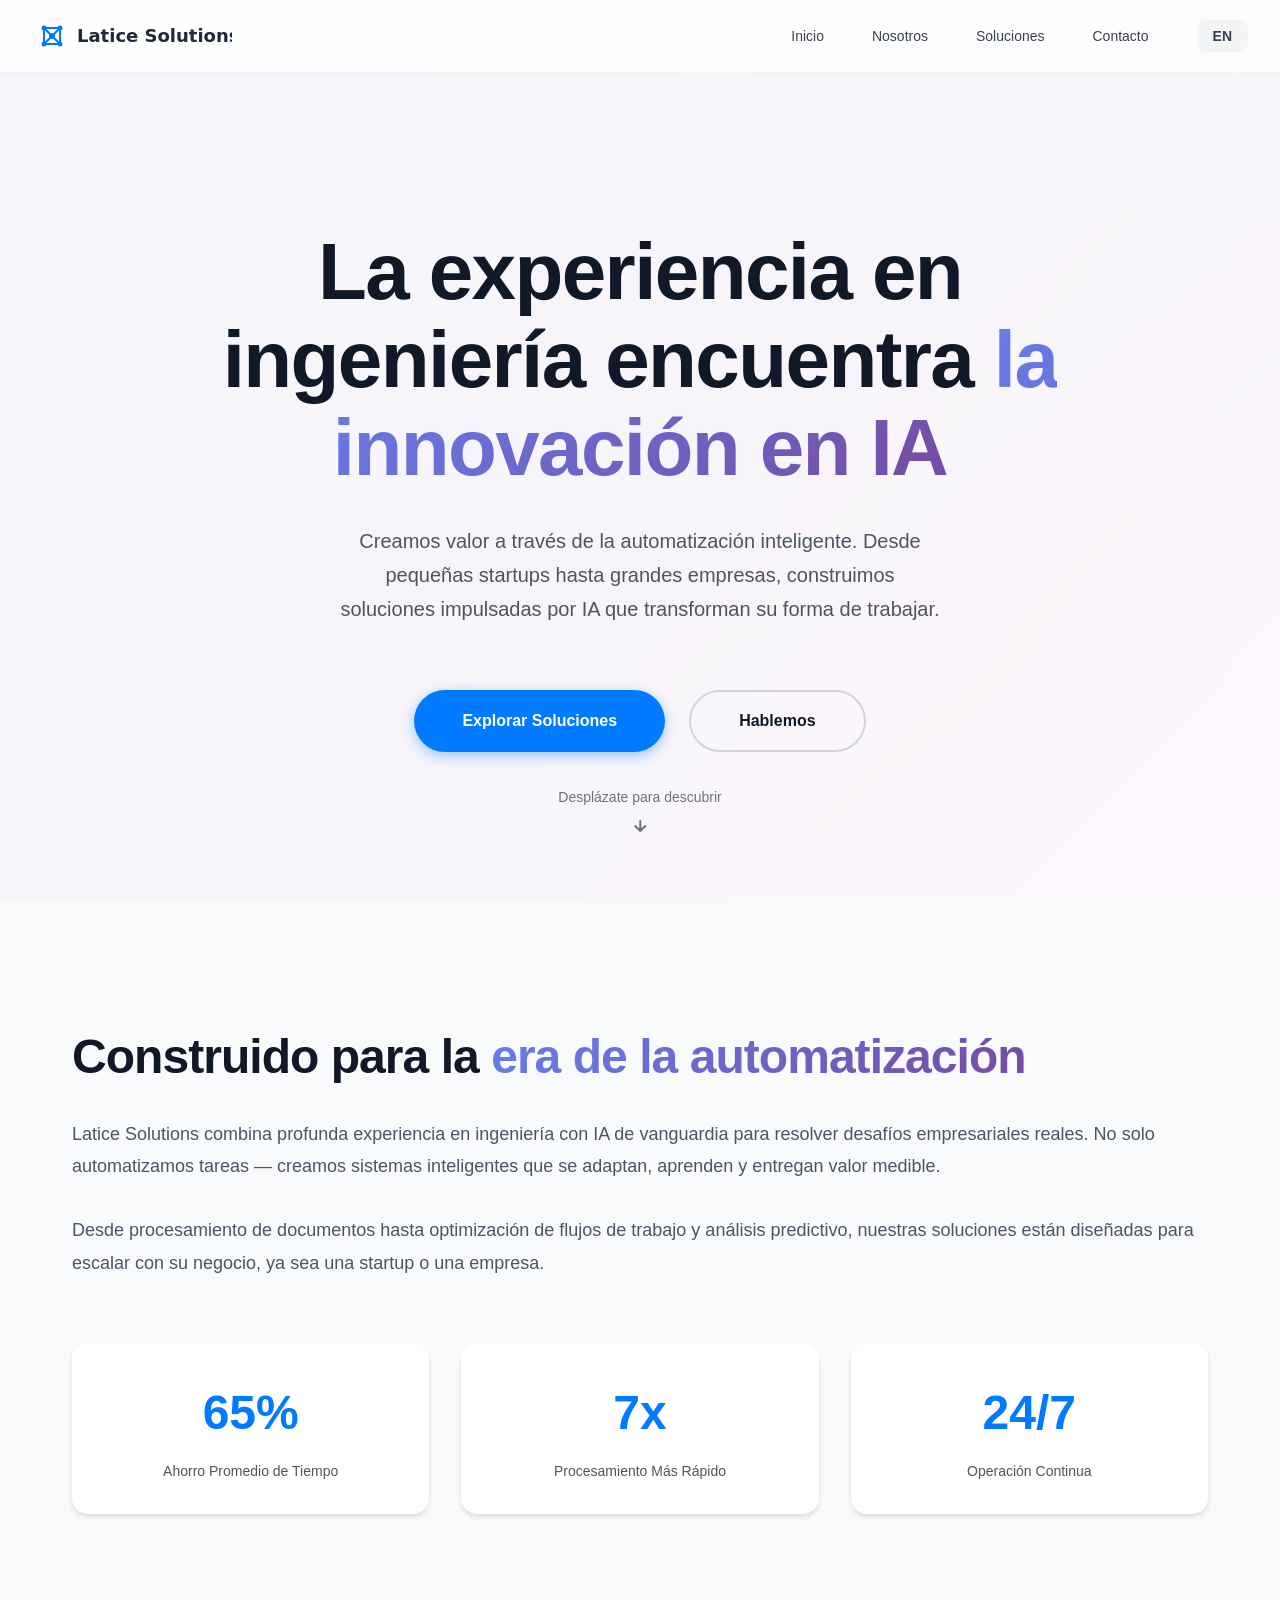
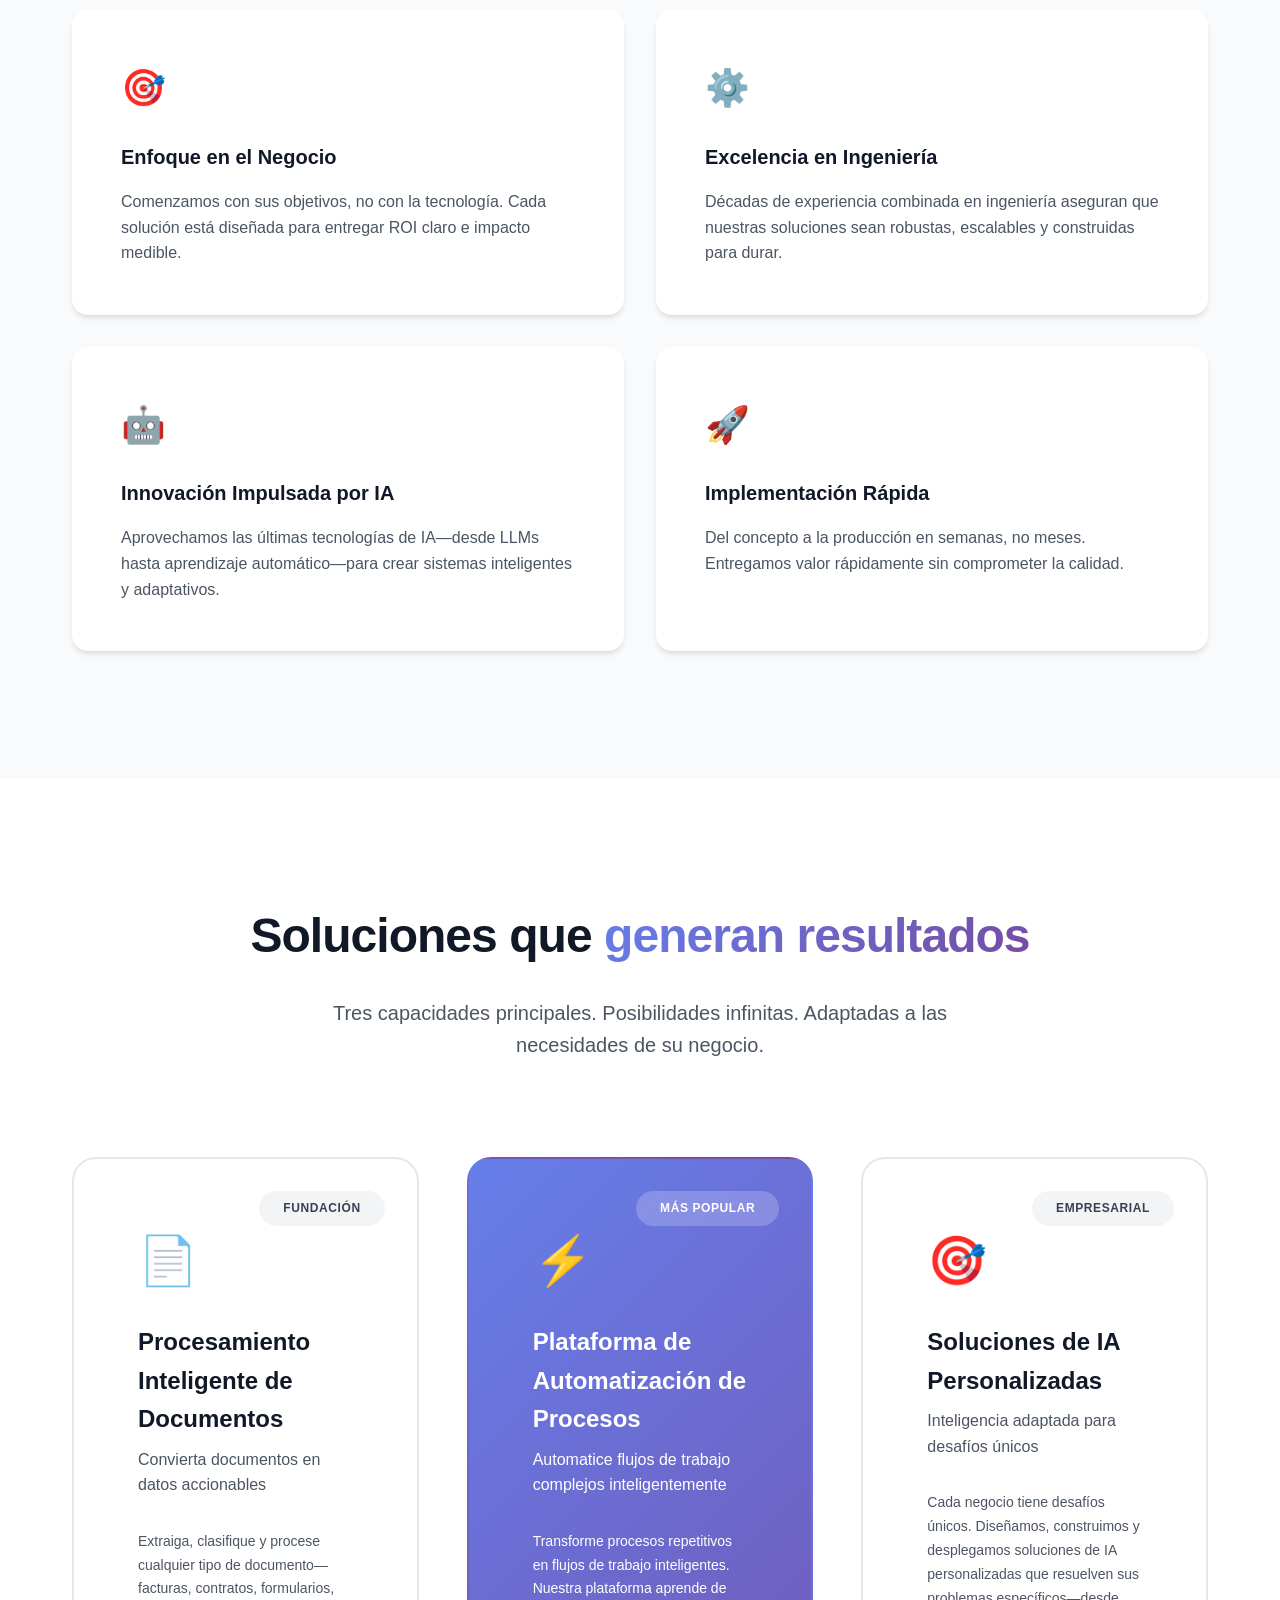
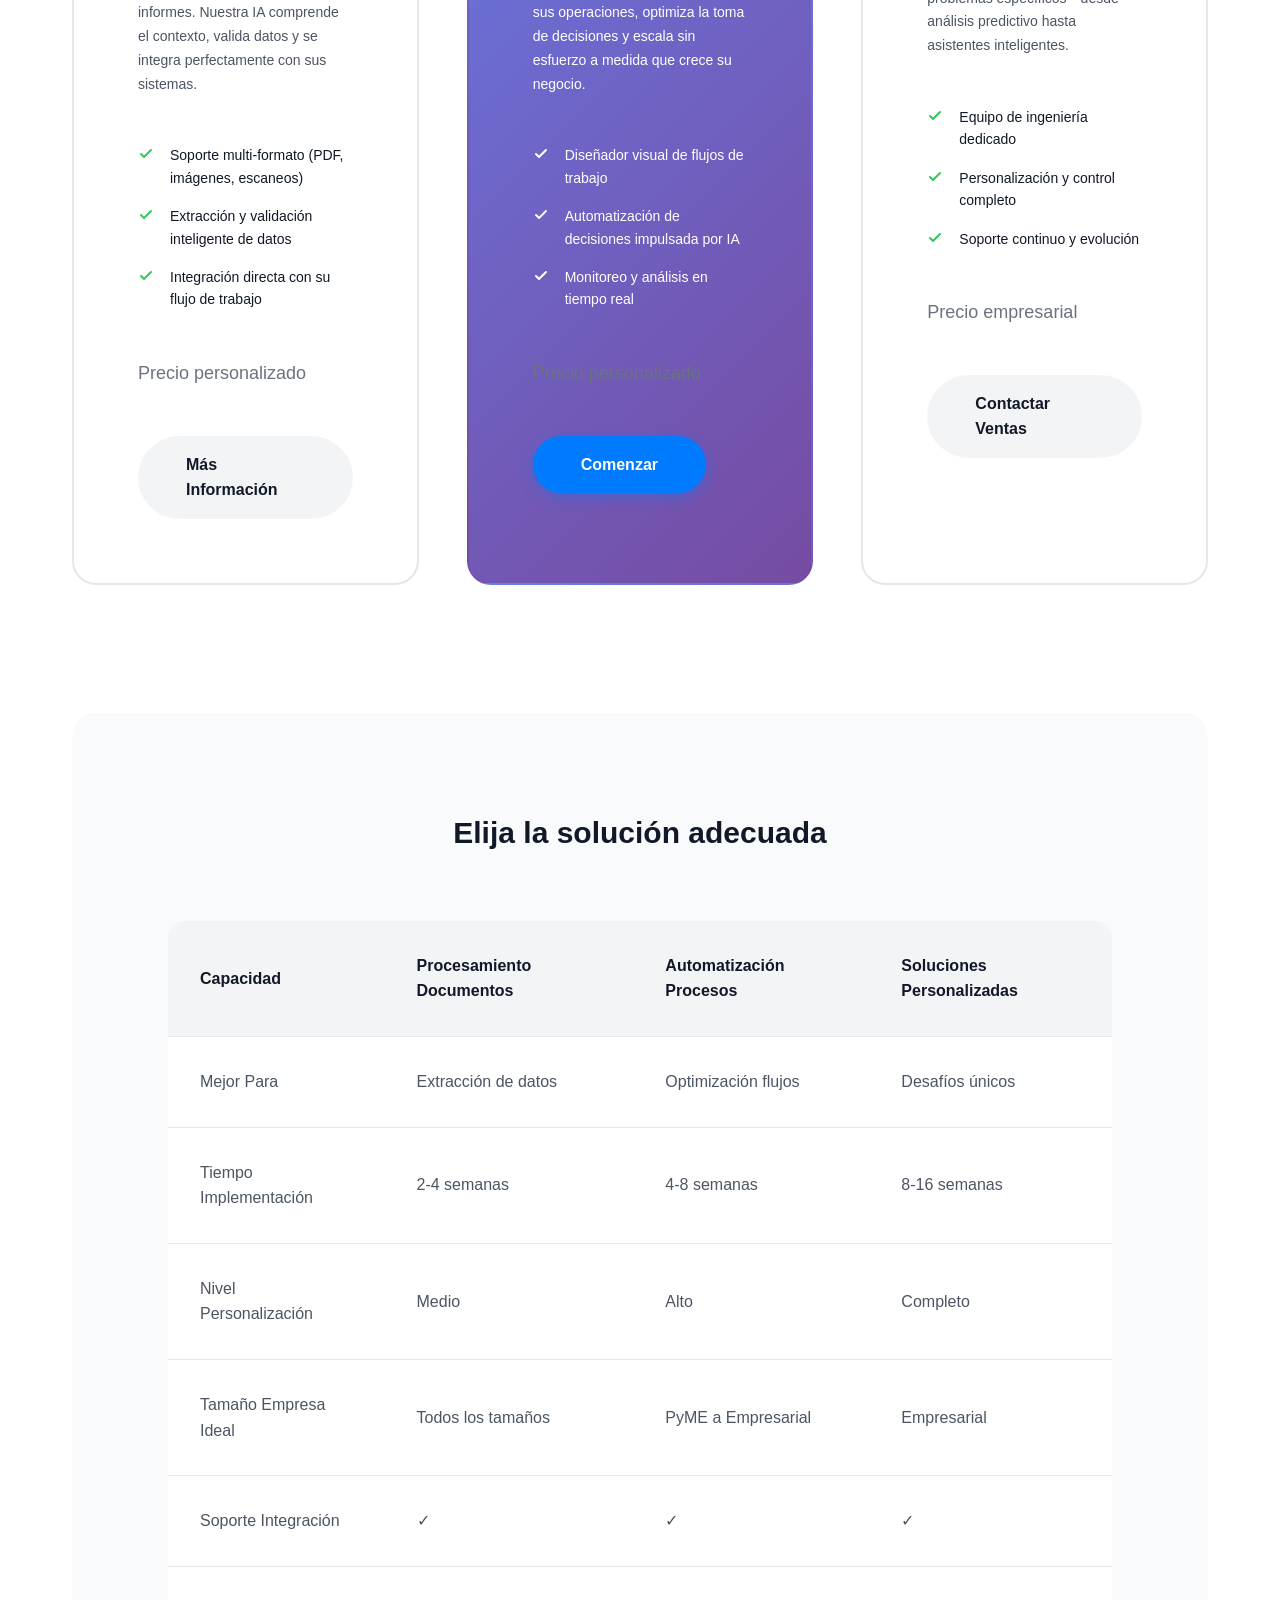
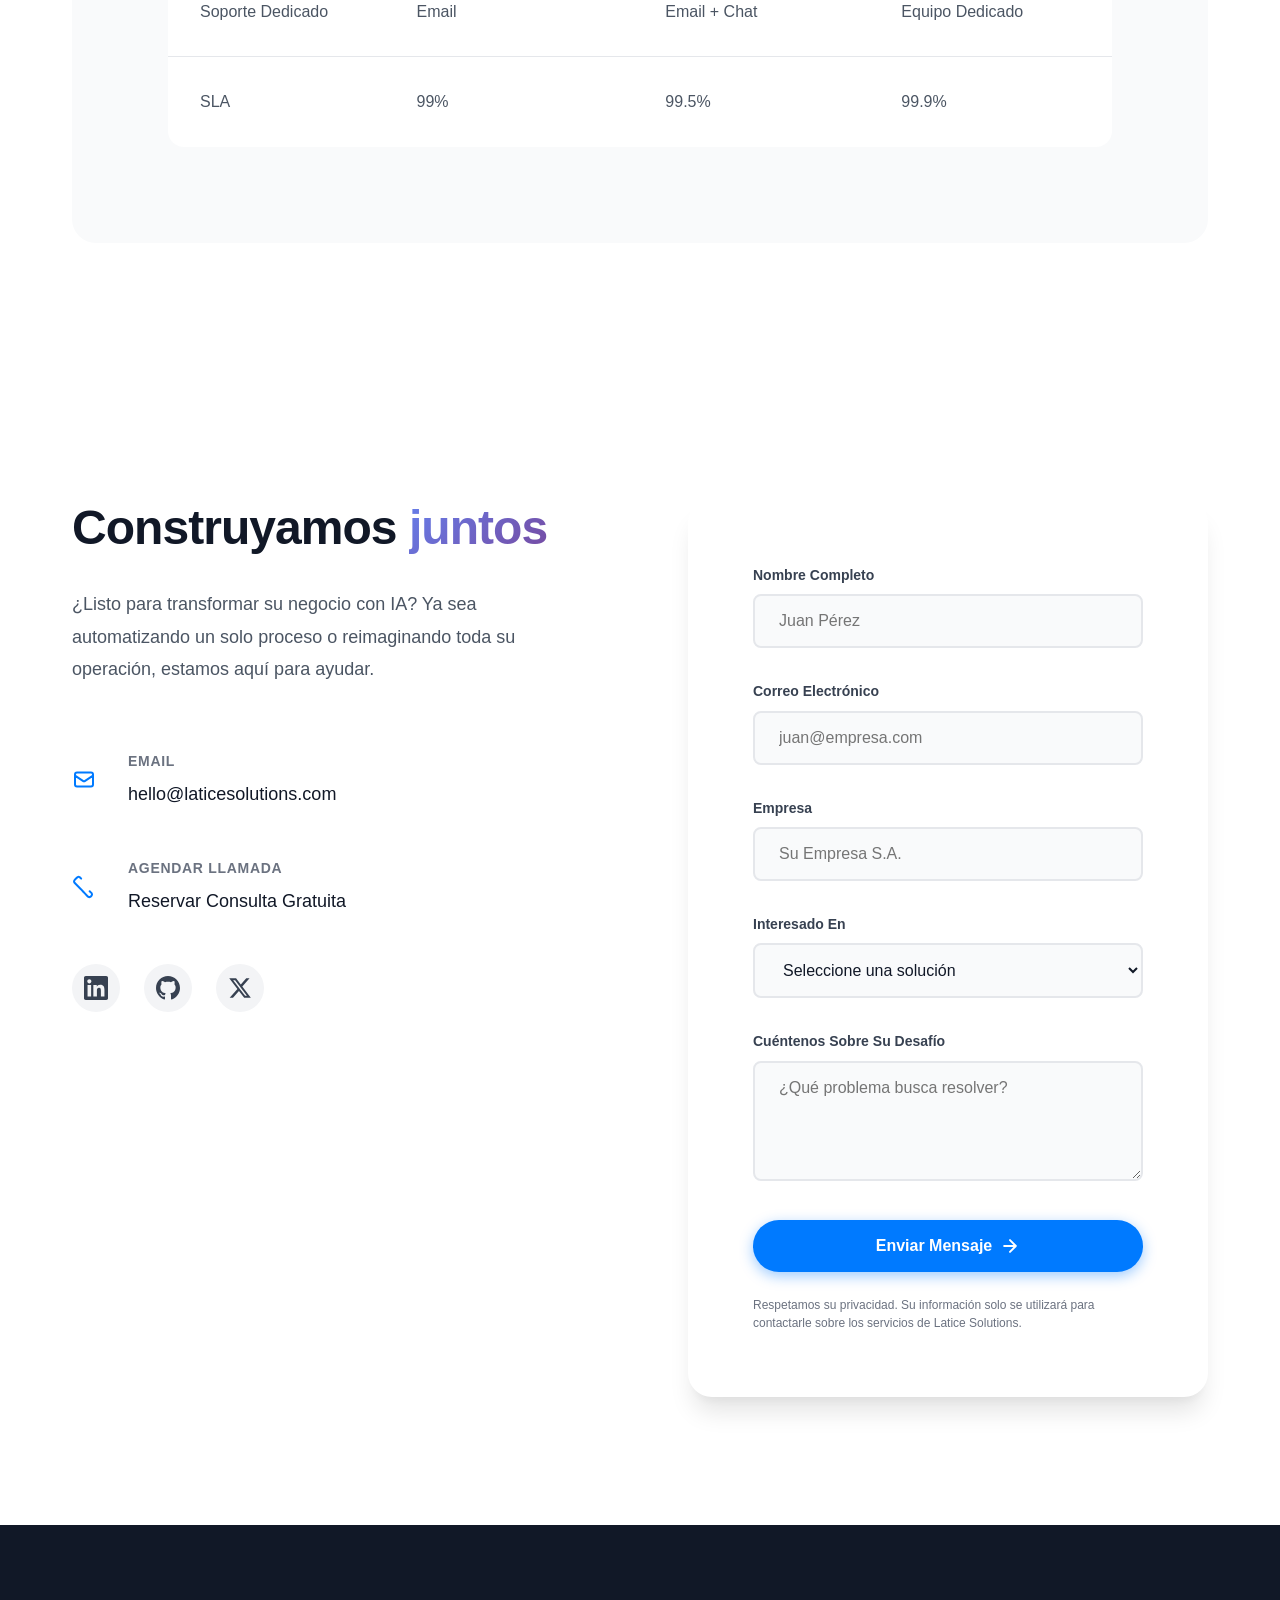
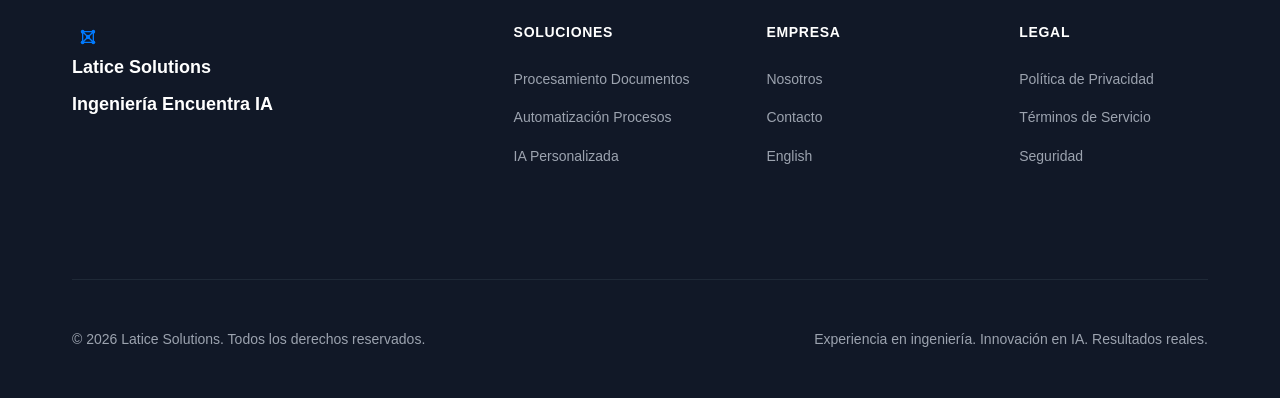
==== index-es.html @ 1328e33d "Initial commit" ====
<!DOCTYPE html>
<html lang="es">
<head>
    <meta charset="UTF-8">
    <meta name="viewport" content="width=device-width, initial-scale=1.0">
    <meta name="description" content="Latice Solutions - La experiencia en ingeniería se encuentra con la innovación en IA. Creamos valor a través de la automatización inteligente para empresas de todos los tamaños.">
    <meta name="keywords" content="automatización IA, soluciones de ingeniería, automatización empresarial, sistemas inteligentes, consultoría IA">
    <meta name="author" content="Latice Solutions">
    
    <!-- Open Graph Meta Tags -->
    <meta property="og:title" content="Latice Solutions - Ingeniería Encuentra IA">
    <meta property="og:description" content="Transforme su negocio con automatización impulsada por IA. Experiencia en ingeniería para soluciones inteligentes.">
    <meta property="og:type" content="website">
    <meta property="og:url" content="https://laticesolutions.com">
    
    <title>Latice Solutions - Ingeniería Encuentra IA</title>
    
    <!-- Preload critical resources -->
    <link rel="preload" href="css/styles.css" as="style">
    
    <!-- Stylesheets -->
    <link rel="stylesheet" href="css/styles.css">
    
    <!-- Favicon -->
    <link rel="icon" type="image/svg+xml" href="images/logo-monogram.svg">
</head>
<body>
    <!-- Navigation -->
    <nav class="nav" id="navbar">
        <div class="nav-container">
            <a href="#home" class="nav-logo">
                <img src="images/logo-horizontal.svg" alt="Latice Solutions" height="32">
            </a>
            
            <ul class="nav-menu" id="navMenu">
                <li><a href="#home" class="nav-link">Inicio</a></li>
                <li><a href="#about" class="nav-link">Nosotros</a></li>
                <li><a href="#solutions" class="nav-link">Soluciones</a></li>
                <li><a href="#contact" class="nav-link">Contacto</a></li>
                <li><a href="index.html" class="nav-link lang-switch">EN</a></li>
            </ul>
            
            <div class="nav-hamburger" id="hamburger">
                <span></span>
                <span></span>
                <span></span>
            </div>
        </div>
    </nav>

    <!-- Hero Section -->
    <section class="hero" id="home">
        <div class="hero-background"></div>
        <div class="hero-wrapper">
            <div class="hero-content">
                <h1 class="hero-title animate-in">
                    La experiencia en ingeniería encuentra
                    <span class="gradient-text">la innovación en IA</span>
                </h1>
                <p class="hero-subtitle animate-in delay-1">
                    Creamos valor a través de la automatización inteligente. Desde pequeñas startups hasta 
                    grandes empresas, construimos soluciones impulsadas por IA que transforman su forma de trabajar.
                </p>
                <div class="hero-cta animate-in delay-2">
                    <a href="#solutions" class="btn btn-primary">Explorar Soluciones</a>
                    <a href="#contact" class="btn btn-secondary">Hablemos</a>
                </div>
            </div>
        </div>
        <div class="scroll-indicator animate-in delay-3">
            <span>Desplázate para descubrir</span>
            <svg width="20" height="20" viewBox="0 0 20 20" fill="none">
                <path d="M10 5V15M10 15L15 10M10 15L5 10" stroke="currentColor" stroke-width="2" stroke-linecap="round" stroke-linejoin="round"/>
            </svg>
        </div>
    </section>

    <!-- About Section -->
    <section class="about" id="about">
        <div class="container">
            <div class="about-grid">
                <div class="about-content">
                    <h2 class="section-title">
                        Construido para la
                        <span class="gradient-text">era de la automatización</span>
                    </h2>
                    <p class="section-text">
                        Latice Solutions combina profunda experiencia en ingeniería con IA de vanguardia para resolver 
                        desafíos empresariales reales. No solo automatizamos tareas — creamos sistemas inteligentes 
                        que se adaptan, aprenden y entregan valor medible.
                    </p>
                    <p class="section-text">
                        Desde procesamiento de documentos hasta optimización de flujos de trabajo y análisis predictivo, 
                        nuestras soluciones están diseñadas para escalar con su negocio, ya sea una startup o una empresa.
                    </p>
                    
                    <div class="stats-grid">
                        <div class="stat-card">
                            <h3 class="stat-number">85%</h3>
                            <p class="stat-label">Ahorro Promedio de Tiempo</p>
                        </div>
                        <div class="stat-card">
                            <h3 class="stat-number">10x</h3>
                            <p class="stat-label">Procesamiento Más Rápido</p>
                        </div>
                        <div class="stat-card">
                            <h3 class="stat-number">24/7</h3>
                            <p class="stat-label">Operación Continua</p>
                        </div>
                    </div>
                </div>
                
                <div class="about-features">
                    <div class="feature-card glass">
                        <div class="feature-icon">🎯</div>
                        <h3>Enfoque en el Negocio</h3>
                        <p>Comenzamos con sus objetivos, no con la tecnología. Cada solución está diseñada para entregar ROI claro e impacto medible.</p>
                    </div>
                    
                    <div class="feature-card glass">
                        <div class="feature-icon">⚙️</div>
                        <h3>Excelencia en Ingeniería</h3>
                        <p>Décadas de experiencia combinada en ingeniería aseguran que nuestras soluciones sean robustas, escalables y construidas para durar.</p>
                    </div>
                    
                    <div class="feature-card glass">
                        <div class="feature-icon">🤖</div>
                        <h3>Innovación Impulsada por IA</h3>
                        <p>Aprovechamos las últimas tecnologías de IA—desde LLMs hasta aprendizaje automático—para crear sistemas inteligentes y adaptativos.</p>
                    </div>
                    
                    <div class="feature-card glass">
                        <div class="feature-icon">🚀</div>
                        <h3>Implementación Rápida</h3>
                        <p>Del concepto a la producción en semanas, no meses. Entregamos valor rápidamente sin comprometer la calidad.</p>
                    </div>
                </div>
            </div>
        </div>
    </section>

    <!-- Solutions Section -->
    <section class="products" id="solutions">
        <div class="container">
            <h2 class="section-title center">
                Soluciones que
                <span class="gradient-text">generan resultados</span>
            </h2>
            <p class="section-subtitle center">
                Tres capacidades principales. Posibilidades infinitas. Adaptadas a las necesidades de su negocio.
            </p>
            
            <div class="products-grid">
                <!-- Solution 1: Intelligent Document Processing -->
                <div class="product-card">
                    <div class="product-badge">Fundación</div>
                    <div class="product-icon">📄</div>
                    <h3 class="product-name">Procesamiento Inteligente de Documentos</h3>
                    <p class="product-tagline">Convierta documentos en datos accionables</p>
                    <p class="product-description">
                        Extraiga, clasifique y procese cualquier tipo de documento—facturas, contratos, formularios, informes. 
                        Nuestra IA comprende el contexto, valida datos y se integra perfectamente con sus sistemas.
                    </p>
                    
                    <div class="product-features">
                        <div class="feature-item">
                            <svg width="16" height="16" viewBox="0 0 16 16" fill="none">
                                <path d="M13 4L6 11L3 8" stroke="currentColor" stroke-width="2" stroke-linecap="round" stroke-linejoin="round"/>
                            </svg>
                            <span>Soporte multi-formato (PDF, imágenes, escaneos)</span>
                        </div>
                        <div class="feature-item">
                            <svg width="16" height="16" viewBox="0 0 16 16" fill="none">
                                <path d="M13 4L6 11L3 8" stroke="currentColor" stroke-width="2" stroke-linecap="round" stroke-linejoin="round"/>
                            </svg>
                            <span>Extracción y validación inteligente de datos</span>
                        </div>
                        <div class="feature-item">
                            <svg width="16" height="16" viewBox="0 0 16 16" fill="none">
                                <path d="M13 4L6 11L3 8" stroke="currentColor" stroke-width="2" stroke-linecap="round" stroke-linejoin="round"/>
                            </svg>
                            <span>Integración directa con su flujo de trabajo</span>
                        </div>
                    </div>
                    
                    <div class="product-pricing">
                        <span class="price-period">Precio personalizado</span>
                    </div>
                    
                    <a href="#contact" class="btn btn-product">Más Información</a>
                </div>
                
                <!-- Solution 2: Process Automation Platform -->
                <div class="product-card featured">
                    <div class="product-badge">Más Popular</div>
                    <div class="product-icon">⚡</div>
                    <h3 class="product-name">Plataforma de Automatización de Procesos</h3>
                    <p class="product-tagline">Automatice flujos de trabajo complejos inteligentemente</p>
                    <p class="product-description">
                        Transforme procesos repetitivos en flujos de trabajo inteligentes. Nuestra plataforma aprende de sus 
                        operaciones, optimiza la toma de decisiones y escala sin esfuerzo a medida que crece su negocio.
                    </p>
                    
                    <div class="product-features">
                        <div class="feature-item">
                            <svg width="16" height="16" viewBox="0 0 16 16" fill="none">
                                <path d="M13 4L6 11L3 8" stroke="currentColor" stroke-width="2" stroke-linecap="round" stroke-linejoin="round"/>
                            </svg>
                            <span>Diseñador visual de flujos de trabajo</span>
                        </div>
                        <div class="feature-item">
                            <svg width="16" height="16" viewBox="0 0 16 16" fill="none">
                                <path d="M13 4L6 11L3 8" stroke="currentColor" stroke-width="2" stroke-linecap="round" stroke-linejoin="round"/>
                            </svg>
                            <span>Automatización de decisiones impulsada por IA</span>
                        </div>
                        <div class="feature-item">
                            <svg width="16" height="16" viewBox="0 0 16 16" fill="none">
                                <path d="M13 4L6 11L3 8" stroke="currentColor" stroke-width="2" stroke-linecap="round" stroke-linejoin="round"/>
                            </svg>
                            <span>Monitoreo y análisis en tiempo real</span>
                        </div>
                    </div>
                    
                    <div class="product-pricing">
                        <span class="price-period">Precio personalizado</span>
                    </div>
                    
                    <a href="#contact" class="btn btn-primary">Comenzar</a>
                </div>
                
                <!-- Solution 3: Custom AI Solutions -->
                <div class="product-card">
                    <div class="product-badge">Empresarial</div>
                    <div class="product-icon">🎯</div>
                    <h3 class="product-name">Soluciones de IA Personalizadas</h3>
                    <p class="product-tagline">Inteligencia adaptada para desafíos únicos</p>
                    <p class="product-description">
                        Cada negocio tiene desafíos únicos. Diseñamos, construimos y desplegamos soluciones de IA personalizadas 
                        que resuelven sus problemas específicos—desde análisis predictivo hasta asistentes inteligentes.
                    </p>
                    
                    <div class="product-features">
                        <div class="feature-item">
                            <svg width="16" height="16" viewBox="0 0 16 16" fill="none">
                                <path d="M13 4L6 11L3 8" stroke="currentColor" stroke-width="2" stroke-linecap="round" stroke-linejoin="round"/>
                            </svg>
                            <span>Equipo de ingeniería dedicado</span>
                        </div>
                        <div class="feature-item">
                            <svg width="16" height="16" viewBox="0 0 16 16" fill="none">
                                <path d="M13 4L6 11L3 8" stroke="currentColor" stroke-width="2" stroke-linecap="round" stroke-linejoin="round"/>
                            </svg>
                            <span>Personalización y control completo</span>
                        </div>
                        <div class="feature-item">
                            <svg width="16" height="16" viewBox="0 0 16 16" fill="none">
                                <path d="M13 4L6 11L3 8" stroke="currentColor" stroke-width="2" stroke-linecap="round" stroke-linejoin="round"/>
                            </svg>
                            <span>Soporte continuo y evolución</span>
                        </div>
                    </div>
                    
                    <div class="product-pricing">
                        <span class="price-period">Precio empresarial</span>
                    </div>
                    
                    <a href="#contact" class="btn btn-product">Contactar Ventas</a>
                </div>
            </div>
            
            <!-- Comparison Table -->
            <div class="comparison-section">
                <h3 class="comparison-title">Elija la solución adecuada</h3>
                <div class="comparison-table-wrapper">
                    <table class="comparison-table">
                        <thead>
                            <tr>
                                <th>Capacidad</th>
                                <th>Procesamiento Documentos</th>
                                <th>Automatización Procesos</th>
                                <th>Soluciones Personalizadas</th>
                            </tr>
                        </thead>
                        <tbody>
                            <tr>
                                <td>Mejor Para</td>
                                <td>Extracción de datos</td>
                                <td>Optimización flujos</td>
                                <td>Desafíos únicos</td>
                            </tr>
                            <tr>
                                <td>Tiempo Implementación</td>
                                <td>2-4 semanas</td>
                                <td>4-8 semanas</td>
                                <td>8-16 semanas</td>
                            </tr>
                            <tr>
                                <td>Nivel Personalización</td>
                                <td>Medio</td>
                                <td>Alto</td>
                                <td>Completo</td>
                            </tr>
                            <tr>
                                <td>Tamaño Empresa Ideal</td>
                                <td>Todos los tamaños</td>
                                <td>PyME a Empresarial</td>
                                <td>Empresarial</td>
                            </tr>
                            <tr>
                                <td>Soporte Integración</td>
                                <td>✓</td>
                                <td>✓</td>
                                <td>✓</td>
                            </tr>
                            <tr>
                                <td>Soporte Dedicado</td>
                                <td>Email</td>
                                <td>Email + Chat</td>
                                <td>Equipo Dedicado</td>
                            </tr>
                            <tr>
                                <td>SLA</td>
                                <td>99%</td>
                                <td>99.5%</td>
                                <td>99.9%</td>
                            </tr>
                        </tbody>
                    </table>
                </div>
            </div>
        </div>
    </section>

    <!-- Contact Section -->
    <section class="contact" id="contact">
        <div class="container">
            <div class="contact-grid">
                <div class="contact-info">
                    <h2 class="section-title">
                        Construyamos
                        <span class="gradient-text">juntos</span>
                    </h2>
                    <p class="section-text">
                        ¿Listo para transformar su negocio con IA? Ya sea automatizando un solo 
                        proceso o reimaginando toda su operación, estamos aquí para ayudar.
                    </p>
                    
                    <div class="contact-details">
                        <div class="contact-item">
                            <svg width="24" height="24" viewBox="0 0 24 24" fill="none">
                                <path d="M3 8L10.89 13.26C11.5811 13.72 12.4189 13.72 13.11 13.26L21 8M5 19H19C20.1046 19 21 18.1046 21 17V7C21 5.89543 20.1046 5 19 5H5C3.89543 5 3 5.89543 3 7V17C3 18.1046 3.89543 19 5 19Z" stroke="currentColor" stroke-width="2" stroke-linecap="round" stroke-linejoin="round"/>
                            </svg>
                            <div>
                                <h4>Email</h4>
                                <a href="mailto:hello@laticesolutions.com">hello@laticesolutions.com</a>
                            </div>
                        </div>
                        
                        <div class="contact-item">
                            <svg width="24" height="24" viewBox="0 0 24 24" fill="none">
                                <path d="M17.6568 16.6569L19.0711 18.0711C19.4623 18.4623 19.6579 18.6579 19.7699 18.8792C20.0854 19.4722 20.0854 20.1841 19.7699 20.7771C19.6579 20.9984 19.4623 21.194 19.0711 21.5852C18.6798 21.9765 18.4842 22.1721 18.2629 22.2841C17.6699 22.5996 16.958 22.5996 16.365 22.2841C16.1437 22.1721 15.9481 21.9765 15.5569 21.5852L14.8284 20.8568C12.3905 18.4188 10.5812 16.6095 9.17157 14.8284L3.51472 9.17157C2.63214 8.28899 2 7.65685 2 6.82843C2 5.99999 2.63214 5.36786 3.51472 4.48528L4.82843 3.17157C5.21964 2.78036 5.41525 2.58475 5.63654 2.47279C6.2295 2.15729 6.94141 2.15729 7.53437 2.47279C7.75566 2.58475 7.95127 2.78036 8.34248 3.17157L9.17157 4.00066" stroke="currentColor" stroke-width="2" stroke-linecap="round" stroke-linejoin="round"/>
                            </svg>
                            <div>
                                <h4>Agendar Llamada</h4>
                                <a href="https://cal.com/laticesolutions" target="_blank">Reservar Consulta Gratuita</a>
                            </div>
                        </div>
                    </div>
                    
                    <div class="social-links">
                        <a href="https://linkedin.com/company/laticesolutions" target="_blank" aria-label="LinkedIn" class="social-link">
                            <svg width="24" height="24" viewBox="0 0 24 24" fill="currentColor">
                                <path d="M20.447 20.452h-3.554v-5.569c0-1.328-.027-3.037-1.852-3.037-1.853 0-2.136 1.445-2.136 2.939v5.667H9.351V9h3.414v1.561h.046c.477-.9 1.637-1.85 3.37-1.85 3.601 0 4.267 2.37 4.267 5.455v6.286zM5.337 7.433c-1.144 0-2.063-.926-2.063-2.065 0-1.138.92-2.063 2.063-2.063 1.14 0 2.064.925 2.064 2.063 0 1.139-.925 2.065-2.064 2.065zm1.782 13.019H3.555V9h3.564v11.452zM22.225 0H1.771C.792 0 0 .774 0 1.729v20.542C0 23.227.792 24 1.771 24h20.451C23.2 24 24 23.227 24 22.271V1.729C24 .774 23.2 0 22.222 0h.003z"/>
                            </svg>
                        </a>
                        <a href="https://github.com/laticesolutions" target="_blank" aria-label="GitHub" class="social-link">
                            <svg width="24" height="24" viewBox="0 0 24 24" fill="currentColor">
                                <path d="M12 0c-6.626 0-12 5.373-12 12 0 5.302 3.438 9.8 8.207 11.387.599.111.793-.261.793-.577v-2.234c-3.338.726-4.033-1.416-4.033-1.416-.546-1.387-1.333-1.756-1.333-1.756-1.089-.745.083-.729.083-.729 1.205.084 1.839 1.237 1.839 1.237 1.07 1.834 2.807 1.304 3.492.997.107-.775.418-1.305.762-1.604-2.665-.305-5.467-1.334-5.467-5.931 0-1.311.469-2.381 1.236-3.221-.124-.303-.535-1.524.117-3.176 0 0 1.008-.322 3.301 1.23.957-.266 1.983-.399 3.003-.404 1.02.005 2.047.138 3.006.404 2.291-1.552 3.297-1.23 3.297-1.23.653 1.653.242 2.874.118 3.176.77.84 1.235 1.911 1.235 3.221 0 4.609-2.807 5.624-5.479 5.921.43.372.823 1.102.823 2.222v3.293c0 .319.192.694.801.576 4.765-1.589 8.199-6.086 8.199-11.386 0-6.627-5.373-12-12-12z"/>
                            </svg>
                        </a>
                        <a href="https://twitter.com/laticesolutions" target="_blank" aria-label="Twitter" class="social-link">
                            <svg width="24" height="24" viewBox="0 0 24 24" fill="currentColor">
                                <path d="M18.244 2.25h3.308l-7.227 8.26 8.502 11.24H16.17l-5.214-6.817L4.99 21.75H1.68l7.73-8.835L1.254 2.25H8.08l4.713 6.231zm-1.161 17.52h1.833L7.084 4.126H5.117z"/>
                            </svg>
                        </a>
                    </div>
                </div>
                
                <div class="contact-form-wrapper">
                    <form class="contact-form glass" id="contactForm">
                        <div class="form-group">
                            <label for="name">Nombre Completo</label>
                            <input type="text" id="name" name="name" required placeholder="Juan Pérez">
                        </div>
                        
                        <div class="form-group">
                            <label for="email">Correo Electrónico</label>
                            <input type="email" id="email" name="email" required placeholder="juan@empresa.com">
                        </div>
                        
                        <div class="form-group">
                            <label for="company">Empresa</label>
                            <input type="text" id="company" name="company" placeholder="Su Empresa S.A.">
                        </div>
                        
                        <div class="form-group">
                            <label for="solution">Interesado En</label>
                            <select id="solution" name="solution" required>
                                <option value="">Seleccione una solución</option>
                                <option value="document">Procesamiento de Documentos</option>
                                <option value="automation">Automatización de Procesos</option>
                                <option value="custom">Solución de IA Personalizada</option>
                                <option value="consulting">Consultoría</option>
                            </select>
                        </div>
                        
                        <div class="form-group">
                            <label for="message">Cuéntenos Sobre Su Desafío</label>
                            <textarea id="message" name="message" rows="4" required placeholder="¿Qué problema busca resolver?"></textarea>
                        </div>
                        
                        <button type="submit" class="btn btn-primary btn-block">
                            <span class="btn-text">Enviar Mensaje</span>
                            <svg class="btn-icon" width="20" height="20" viewBox="0 0 20 20" fill="none">
                                <path d="M4.16667 10H15.8333M15.8333 10L10 4.16667M15.8333 10L10 15.8333" stroke="currentColor" stroke-width="2" stroke-linecap="round" stroke-linejoin="round"/>
                            </svg>
                        </button>
                        
                        <p class="form-privacy">
                            Respetamos su privacidad. Su información solo se utilizará para contactarle sobre los servicios de Latice Solutions.
                        </p>
                    </form>
                </div>
            </div>
        </div>
    </section>

    <!-- Footer -->
    <footer class="footer">
        <div class="container">
            <div class="footer-grid">
                <div class="footer-brand">
                    <img src="images/logo-icon.svg" alt="Latice Solutions" width="32" height="32">
                    <p>Latice Solutions</p>
                    <p class="footer-tagline">Ingeniería Encuentra IA</p>
                </div>
                
                <div class="footer-links">
                    <h4>Soluciones</h4>
                    <a href="#solutions">Procesamiento Documentos</a>
                    <a href="#solutions">Automatización Procesos</a>
                    <a href="#solutions">IA Personalizada</a>
                </div>
                
                <div class="footer-links">
                    <h4>Empresa</h4>
                    <a href="#about">Nosotros</a>
                    <a href="#contact">Contacto</a>
                    <a href="index.html">English</a>
                </div>
                
                <div class="footer-links">
                    <h4>Legal</h4>
                    <a href="#privacy">Política de Privacidad</a>
                    <a href="#terms">Términos de Servicio</a>
                    <a href="#security">Seguridad</a>
                </div>
            </div>
            
            <div class="footer-bottom">
                <p>&copy; 2026 Latice Solutions. Todos los derechos reservados.</p>
                <p>Experiencia en ingeniería. Innovación en IA. Resultados reales.</p>
            </div>
        </div>
    </footer>

    <!-- Scripts -->
    <script src="js/script.js"></script>
</body>
</html>
---- css/styles.css ----
/* ============================================
   LATICE SOLUTIONS - APPLE-STYLE CSS
   Modern, minimalist, refined design system
   ============================================ */

/* CSS Variables - Design Tokens */
:root {
    /* Colors - Apple-inspired palette */
    --color-primary: #007AFF;
    --color-primary-dark: #0051D5;
    --color-secondary: #5856D6;
    --color-success: #34C759;
    --color-warning: #FF9500;
    --color-error: #FF3B30;
    
    /* Neutrals */
    --color-white: #FFFFFF;
    --color-black: #000000;
    --color-gray-50: #F9FAFB;
    --color-gray-100: #F3F4F6;
    --color-gray-200: #E5E7EB;
    --color-gray-300: #D1D5DB;
    --color-gray-400: #9CA3AF;
    --color-gray-500: #6B7280;
    --color-gray-600: #4B5563;
    --color-gray-700: #374151;
    --color-gray-800: #1F2937;
    --color-gray-900: #111827;
    
    /* Gradients */
    --gradient-primary: linear-gradient(135deg, #667eea 0%, #764ba2 100%);
    --gradient-secondary: linear-gradient(135deg, #f093fb 0%, #f5576c 100%);
    --gradient-hero: linear-gradient(135deg, #667eea 0%, #764ba2 50%, #f093fb 100%);
    --gradient-glass: linear-gradient(135deg, rgba(255, 255, 255, 0.1) 0%, rgba(255, 255, 255, 0.05) 100%);
    
    /* Spacing Scale (8px base) */
    --space-xs: 0.5rem;    /* 8px */
    --space-sm: 1rem;      /* 16px */
    --space-md: 1.5rem;    /* 24px */
    --space-lg: 2rem;      /* 32px */
    --space-xl: 3rem;      /* 48px */
    --space-2xl: 4rem;     /* 64px */
    --space-3xl: 6rem;     /* 96px */
    --space-4xl: 8rem;     /* 128px */
    
    /* Typography - Apple SF Pro (fallback to system) */
    --font-family-base: -apple-system, BlinkMacSystemFont, "SF Pro Display", "Segoe UI", Roboto, "Helvetica Neue", Arial, sans-serif;
    --font-family-mono: "SF Mono", Menlo, Monaco, "Courier New", monospace;
    
    /* Font Sizes */
    --font-size-xs: 0.75rem;    /* 12px */
    --font-size-sm: 0.875rem;   /* 14px */
    --font-size-base: 1rem;     /* 16px */
    --font-size-lg: 1.125rem;   /* 18px */
    --font-size-xl: 1.25rem;    /* 20px */
    --font-size-2xl: 1.5rem;    /* 24px */
    --font-size-3xl: 1.875rem;  /* 30px */
    --font-size-4xl: 2.25rem;   /* 36px */
    --font-size-5xl: 3rem;      /* 48px */
    --font-size-6xl: 3.75rem;   /* 60px */
    --font-size-7xl: 4.5rem;    /* 72px */
    
    /* Shadows */
    --shadow-sm: 0 1px 2px 0 rgba(0, 0, 0, 0.05);
    --shadow-md: 0 4px 6px -1px rgba(0, 0, 0, 0.1), 0 2px 4px -1px rgba(0, 0, 0, 0.06);
    --shadow-lg: 0 10px 15px -3px rgba(0, 0, 0, 0.1), 0 4px 6px -2px rgba(0, 0, 0, 0.05);
    --shadow-xl: 0 20px 25px -5px rgba(0, 0, 0, 0.1), 0 10px 10px -5px rgba(0, 0, 0, 0.04);
    --shadow-2xl: 0 25px 50px -12px rgba(0, 0, 0, 0.25);
    
    /* Border Radius */
    --radius-sm: 0.375rem;   /* 6px */
    --radius-md: 0.5rem;     /* 8px */
    --radius-lg: 0.75rem;    /* 12px */
    --radius-xl: 1rem;       /* 16px */
    --radius-2xl: 1.5rem;    /* 24px */
    --radius-full: 9999px;
    
    /* Transitions */
    --transition-fast: 150ms cubic-bezier(0.4, 0, 0.2, 1);
    --transition-base: 300ms cubic-bezier(0.4, 0, 0.2, 1);
    --transition-slow: 500ms cubic-bezier(0.4, 0, 0.2, 1);
    
    /* Z-index scale */
    --z-dropdown: 1000;
    --z-sticky: 1020;
    --z-fixed: 1030;
    --z-modal-backdrop: 1040;
    --z-modal: 1050;
    --z-popover: 1060;
    --z-tooltip: 1070;
}

/* ============================================
   RESET & BASE STYLES
   ============================================ */

*, *::before, *::after {
    box-sizing: border-box;
    margin: 0;
    padding: 0;
}

html {
    font-size: 16px;
    -webkit-font-smoothing: antialiased;
    -moz-osx-font-smoothing: grayscale;
    scroll-behavior: smooth;
}

body {
    font-family: var(--font-family-base);
    font-size: var(--font-size-base);
    line-height: 1.6;
    color: var(--color-gray-900);
    background: var(--color-white);
    overflow-x: hidden;
}

/* Selection */
::selection {
    background: var(--color-primary);
    color: var(--color-white);
}

/* Links */
a {
    color: inherit;
    text-decoration: none;
    transition: color var(--transition-base);
}

a:hover {
    color: var(--color-primary);
}

/* Images */
img, svg {
    max-width: 100%;
    height: auto;
    display: block;
}

/* Buttons */
button {
    font-family: inherit;
    cursor: pointer;
    border: none;
    background: none;
}

/* Lists */
ul, ol {
    list-style: none;
}

/* ============================================
   UTILITY CLASSES
   ============================================ */

.container {
    max-width: 1200px;
    margin: 0 auto;
    padding: 0 var(--space-lg);
}

.gradient-text {
    background: var(--gradient-primary);
    -webkit-background-clip: text;
    -webkit-text-fill-color: transparent;
    background-clip: text;
}

.glass {
    background: rgba(255, 255, 255, 0.1);
    backdrop-filter: blur(20px);
    -webkit-backdrop-filter: blur(20px);
    border: 1px solid rgba(255, 255, 255, 0.2);
}

/* ============================================
   NAVIGATION
   ============================================ */

.nav {
    position: fixed;
    top: 0;
    left: 0;
    right: 0;
    z-index: var(--z-fixed);
    background: rgba(255, 255, 255, 0.8);
    backdrop-filter: blur(20px);
    -webkit-backdrop-filter: blur(20px);
    border-bottom: 1px solid rgba(0, 0, 0, 0.05);
    transition: background var(--transition-base), box-shadow var(--transition-base);
}

.nav.scrolled {
    background: rgba(255, 255, 255, 0.95);
    box-shadow: var(--shadow-sm);
}

.nav-container {
    max-width: 1400px;
    margin: 0 auto;
    padding: var(--space-sm) var(--space-lg);
    display: flex;
    align-items: center;
    justify-content: space-between;
}

.nav-logo {
    display: flex;
    align-items: center;
    gap: var(--space-sm);
    font-weight: 600;
    font-size: var(--font-size-lg);
    color: var(--color-gray-900);
    transition: opacity var(--transition-base);
}

.nav-logo:hover {
    opacity: 0.7;
}

.nav-logo svg {
    color: var(--color-primary);
}

.nav-menu {
    display: flex;
    align-items: center;
    gap: var(--space-xl);
}

.nav-link {
    position: relative;
    font-size: var(--font-size-sm);
    font-weight: 500;
    color: var(--color-gray-700);
    padding: var(--space-xs) 0;
    transition: color var(--transition-base);
}

.nav-link::after {
    content: '';
    position: absolute;
    bottom: 0;
    left: 0;
    width: 0;
    height: 2px;
    background: var(--color-primary);
    transition: width var(--transition-base);
}

.nav-link:hover {
    color: var(--color-primary);
}

.nav-link:hover::after {
    width: 100%;
}

.lang-switch {
    padding: var(--space-xs) var(--space-sm);
    border-radius: var(--radius-md);
    background: var(--color-gray-100);
    color: var(--color-gray-700);
    font-weight: 600;
    transition: all var(--transition-base);
}

.lang-switch:hover {
    background: var(--color-primary);
    color: var(--color-white);
}

.nav-hamburger {
    display: none;
    flex-direction: column;
    gap: 5px;
    cursor: pointer;
    padding: var(--space-xs);
}

.nav-hamburger span {
    display: block;
    width: 24px;
    height: 2px;
    background: var(--color-gray-900);
    transition: all var(--transition-base);
}

/* ============================================
   HERO SECTION
   ============================================ */

.hero {
    position: relative;
    min-height: 100vh;
    display: flex;
    align-items: center;
    justify-content: center;
    overflow: hidden;
    padding-top: 80px;
}

.hero-background {
    position: absolute;
    inset: 0;
    background: var(--gradient-hero);
    opacity: 0.05;
    z-index: -1;
}

.hero-background::after {
    content: '';
    position: absolute;
    inset: 0;
    background-image: 
        radial-gradient(circle at 20% 50%, rgba(102, 126, 234, 0.1) 0%, transparent 50%),
        radial-gradient(circle at 80% 80%, rgba(245, 87, 108, 0.1) 0%, transparent 50%);
}

.hero-wrapper {
    width: 100%;
    max-width: 1200px;
    padding: var(--space-lg);
    display: flex;
    flex-direction: column;
    align-items: center;
    justify-content: center;
    position: relative;
}

.hero-content {
    text-align: center;
    width: 100%;
    max-width: 900px;
}

.hero-title {
    font-size: clamp(2.5rem, 8vw, 5rem);
    font-weight: 700;
    line-height: 1.1;
    margin-bottom: var(--space-lg);
    color: var(--color-gray-900);
    letter-spacing: -0.02em;
}

.hero-subtitle {
    font-size: clamp(1rem, 2vw, 1.25rem);
    color: var(--color-gray-600);
    margin-bottom: var(--space-2xl);
    max-width: 600px;
    margin-left: auto;
    margin-right: auto;
    line-height: 1.7;
}

.hero-cta {
    display: flex;
    gap: var(--space-md);
    justify-content: center;
    flex-wrap: wrap;
}

.scroll-indicator {
    position: absolute;
    bottom: var(--space-2xl);
    left: 50%;
    transform: translateX(-50%);
    display: flex;
    flex-direction: column;
    align-items: center;
    gap: var(--space-xs);
    color: var(--color-gray-500);
    font-size: var(--font-size-sm);
    animation: bounce 2s infinite;
}

@keyframes bounce {
    0%, 100% { transform: translate(-50%, 0); }
    50% { transform: translate(-50%, 10px); }
}

/* ============================================
   BUTTONS
   ============================================ */

.btn {
    display: inline-flex;
    align-items: center;
    gap: var(--space-xs);
    padding: var(--space-sm) var(--space-xl);
    font-size: var(--font-size-base);
    font-weight: 600;
    border-radius: var(--radius-full);
    transition: all var(--transition-base);
    position: relative;
    overflow: hidden;
}

.btn::before {
    content: '';
    position: absolute;
    inset: 0;
    background: rgba(255, 255, 255, 0.1);
    transform: translateX(-100%);
    transition: transform var(--transition-base);
}

.btn:hover::before {
    transform: translateX(0);
}

.btn-primary {
    background: var(--color-primary);
    color: var(--color-white);
    box-shadow: 0 4px 14px 0 rgba(0, 122, 255, 0.39);
}

.btn-primary:hover {
    background: var(--color-primary-dark);
    transform: translateY(-2px);
    box-shadow: 0 6px 20px 0 rgba(0, 122, 255, 0.5);
}

.btn-secondary {
    background: transparent;
    color: var(--color-gray-900);
    border: 2px solid var(--color-gray-300);
}

.btn-secondary:hover {
    border-color: var(--color-gray-900);
    background: var(--color-gray-900);
    color: var(--color-white);
    transform: translateY(-2px);
}

.btn-product {
    background: var(--color-gray-100);
    color: var(--color-gray-900);
}

.btn-product:hover {
    background: var(--color-gray-200);
    transform: translateY(-2px);
}

.btn-block {
    width: 100%;
    justify-content: center;
}

.btn-icon {
    transition: transform var(--transition-base);
}

.btn:hover .btn-icon {
    transform: translateX(4px);
}

/* ============================================
   ANIMATIONS
   ============================================ */

.animate-in {
    animation: fadeInUp var(--transition-slow) ease-out;
}

.delay-1 { animation-delay: 0.2s; }
.delay-2 { animation-delay: 0.4s; }
.delay-3 { animation-delay: 0.6s; }

@keyframes fadeInUp {
    from {
        opacity: 0;
        transform: translateY(30px);
    }
    to {
        opacity: 1;
        transform: translateY(0);
    }
}

.fade-in {
    opacity: 0;
    transform: translateY(30px);
    transition: opacity var(--transition-slow), transform var(--transition-slow);
}

.fade-in.visible {
    opacity: 1;
    transform: translateY(0);
}

/* ============================================
   ABOUT SECTION
   ============================================ */

.about {
    padding: var(--space-4xl) 0;
    background: var(--color-gray-50);
}

.about-grid {
    display: grid;
    grid-template-columns: 1fr;
    gap: var(--space-3xl);
    align-items: start;
}

.section-title {
    font-size: clamp(2rem, 5vw, 3rem);
    font-weight: 700;
    line-height: 1.2;
    margin-bottom: var(--space-lg);
    letter-spacing: -0.02em;
}

.section-title.center {
    text-align: center;
}

.section-subtitle {
    font-size: var(--font-size-xl);
    color: var(--color-gray-600);
    max-width: 700px;
}

.section-subtitle.center {
    margin: 0 auto var(--space-3xl);
    text-align: center;
}

.section-text {
    font-size: var(--font-size-lg);
    color: var(--color-gray-600);
    line-height: 1.8;
    margin-bottom: var(--space-lg);
}

.stats-grid {
    display: grid;
    grid-template-columns: repeat(3, 1fr);
    gap: var(--space-lg);
    margin-top: var(--space-2xl);
}

.stat-card {
    text-align: center;
    padding: var(--space-lg);
    border-radius: var(--radius-xl);
    background: var(--color-white);
    box-shadow: var(--shadow-md);
}

.stat-number {
    font-size: var(--font-size-5xl);
    font-weight: 700;
    color: var(--color-primary);
    margin-bottom: var(--space-xs);
}

.stat-label {
    font-size: var(--font-size-sm);
    color: var(--color-gray-600);
}

.about-features {
    display: grid;
    grid-template-columns: repeat(2, 1fr);
    gap: var(--space-lg);
}

.feature-card {
    padding: var(--space-xl);
    border-radius: var(--radius-xl);
    background: var(--color-white);
    box-shadow: var(--shadow-md);
    transition: transform var(--transition-base), box-shadow var(--transition-base);
}

.feature-card:hover {
    transform: translateY(-4px);
    box-shadow: var(--shadow-xl);
}

.feature-icon {
    font-size: var(--font-size-4xl);
    margin-bottom: var(--space-md);
}

.feature-card h3 {
    font-size: var(--font-size-xl);
    font-weight: 600;
    margin-bottom: var(--space-sm);
    color: var(--color-gray-900);
}

.feature-card p {
    color: var(--color-gray-600);
    line-height: 1.6;
}

/* ============================================
   PRODUCTS SECTION
   ============================================ */

.products {
    padding: var(--space-4xl) 0;
    background: var(--color-white);
}

.products-grid {
    display: grid;
    grid-template-columns: repeat(auto-fit, minmax(320px, 1fr));
    gap: var(--space-xl);
    margin-top: var(--space-3xl);
}

.product-card {
    position: relative;
    padding: var(--space-2xl);
    border-radius: var(--radius-2xl);
    background: var(--color-white);
    border: 2px solid var(--color-gray-200);
    transition: all var(--transition-base);
}

.product-card:hover {
    transform: translateY(-8px);
    border-color: var(--color-primary);
    box-shadow: var(--shadow-2xl);
}

.product-card.featured {
    background: var(--gradient-primary);
    color: var(--color-white);
    border-color: transparent;
}

.product-card.featured .product-name,
.product-card.featured .product-tagline,
.product-card.featured .product-description,
.product-card.featured .feature-item span,
.product-card.featured .price {
    color: var(--color-white);
}

.product-badge {
    position: absolute;
    top: var(--space-lg);
    right: var(--space-lg);
    padding: var(--space-xs) var(--space-md);
    background: var(--color-gray-100);
    color: var(--color-gray-700);
    font-size: var(--font-size-xs);
    font-weight: 600;
    border-radius: var(--radius-full);
    text-transform: uppercase;
    letter-spacing: 0.05em;
}

.product-card.featured .product-badge {
    background: rgba(255, 255, 255, 0.2);
    color: var(--color-white);
}

.product-icon {
    font-size: var(--font-size-5xl);
    margin-bottom: var(--space-md);
}

.product-name {
    font-size: var(--font-size-2xl);
    font-weight: 700;
    margin-bottom: var(--space-xs);
}

.product-tagline {
    font-size: var(--font-size-base);
    color: var(--color-gray-600);
    margin-bottom: var(--space-lg);
}

.product-description {
    font-size: var(--font-size-sm);
    color: var(--color-gray-600);
    line-height: 1.7;
    margin-bottom: var(--space-xl);
}

.product-features {
    display: flex;
    flex-direction: column;
    gap: var(--space-sm);
    margin-bottom: var(--space-xl);
}

.feature-item {
    display: flex;
    align-items: flex-start;
    gap: var(--space-sm);
    font-size: var(--font-size-sm);
}

.feature-item svg {
    flex-shrink: 0;
    color: var(--color-success);
    margin-top: 2px;
}

.product-card.featured .feature-item svg {
    color: var(--color-white);
}

.product-pricing {
    display: flex;
    align-items: baseline;
    gap: var(--space-xs);
    margin-bottom: var(--space-xl);
}

.price {
    font-size: var(--font-size-5xl);
    font-weight: 700;
    color: var(--color-gray-900);
}

.price-period {
    font-size: var(--font-size-lg);
    color: var(--color-gray-500);
}

/* Comparison Table */
.comparison-section {
    margin-top: var(--space-4xl);
    padding: var(--space-3xl);
    background: var(--color-gray-50);
    border-radius: var(--radius-2xl);
}

.comparison-title {
    font-size: var(--font-size-3xl);
    font-weight: 700;
    text-align: center;
    margin-bottom: var(--space-2xl);
}

.comparison-table-wrapper {
    overflow-x: auto;
}

.comparison-table {
    width: 100%;
    border-collapse: collapse;
    background: var(--color-white);
    border-radius: var(--radius-xl);
    overflow: hidden;
}

.comparison-table thead {
    background: var(--color-gray-100);
}

.comparison-table th {
    padding: var(--space-lg);
    text-align: left;
    font-weight: 600;
    color: var(--color-gray-900);
}

.comparison-table td {
    padding: var(--space-lg);
    border-top: 1px solid var(--color-gray-200);
    color: var(--color-gray-600);
}

.comparison-table tbody tr:hover {
    background: var(--color-gray-50);
}

/* ============================================
   CONTACT SECTION
   ============================================ */

.contact {
    padding: var(--space-4xl) 0;
    background: var(--color-white);
}

.contact-grid {
    display: grid;
    grid-template-columns: 1fr 1fr;
    gap: var(--space-3xl);
    align-items: start;
}

.contact-details {
    display: flex;
    flex-direction: column;
    gap: var(--space-xl);
    margin-top: var(--space-2xl);
}

.contact-item {
    display: flex;
    gap: var(--space-lg);
}

.contact-item svg {
    flex-shrink: 0;
    color: var(--color-primary);
}

.contact-item h4 {
    font-size: var(--font-size-sm);
    font-weight: 600;
    color: var(--color-gray-500);
    text-transform: uppercase;
    letter-spacing: 0.05em;
    margin-bottom: var(--space-xs);
}

.contact-item a {
    font-size: var(--font-size-lg);
    font-weight: 500;
    color: var(--color-gray-900);
}

.social-links {
    display: flex;
    gap: var(--space-md);
    margin-top: var(--space-xl);
}

.social-link {
    display: flex;
    align-items: center;
    justify-content: center;
    width: 48px;
    height: 48px;
    border-radius: var(--radius-full);
    background: var(--color-gray-100);
    color: var(--color-gray-700);
    transition: all var(--transition-base);
}

.social-link:hover {
    background: var(--color-primary);
    color: var(--color-white);
    transform: translateY(-4px);
}

/* Contact Form */
.contact-form {
    padding: var(--space-2xl);
    border-radius: var(--radius-2xl);
    background: var(--color-white);
    box-shadow: var(--shadow-xl);
}

.form-group {
    margin-bottom: var(--space-lg);
}

.form-group label {
    display: block;
    font-size: var(--font-size-sm);
    font-weight: 600;
    color: var(--color-gray-700);
    margin-bottom: var(--space-xs);
}

.form-group input,
.form-group select,
.form-group textarea {
    width: 100%;
    padding: var(--space-sm) var(--space-md);
    font-family: inherit;
    font-size: var(--font-size-base);
    color: var(--color-gray-900);
    background: var(--color-gray-50);
    border: 2px solid var(--color-gray-200);
    border-radius: var(--radius-md);
    transition: all var(--transition-base);
}

.form-group input:focus,
.form-group select:focus,
.form-group textarea:focus {
    outline: none;
    border-color: var(--color-primary);
    background: var(--color-white);
    box-shadow: 0 0 0 3px rgba(0, 122, 255, 0.1);
}

.form-group textarea {
    resize: vertical;
    min-height: 120px;
}

.form-privacy {
    font-size: var(--font-size-xs);
    color: var(--color-gray-500);
    margin-top: var(--space-md);
    line-height: 1.5;
}

/* ============================================
   FOOTER
   ============================================ */

.footer {
    padding: var(--space-3xl) 0 var(--space-xl);
    background: var(--color-gray-900);
    color: var(--color-gray-400);
}

.footer-grid {
    display: grid;
    grid-template-columns: 2fr 1fr 1fr 1fr;
    gap: var(--space-2xl);
    margin-bottom: var(--space-3xl);
}

.footer-brand svg {
    color: var(--color-primary);
    margin-bottom: var(--space-md);
}

.footer-brand p {
    font-weight: 600;
    font-size: var(--font-size-lg);
    color: var(--color-white);
    margin-bottom: var(--space-xs);
}

.footer-tagline {
    font-size: var(--font-size-sm);
    color: var(--color-gray-500);
}

.footer-links h4 {
    font-size: var(--font-size-sm);
    font-weight: 600;
    color: var(--color-white);
    text-transform: uppercase;
    letter-spacing: 0.05em;
    margin-bottom: var(--space-md);
}

.footer-links a {
    display: block;
    font-size: var(--font-size-sm);
    color: var(--color-gray-400);
    margin-bottom: var(--space-sm);
    transition: color var(--transition-base);
}

.footer-links a:hover {
    color: var(--color-white);
}

.footer-bottom {
    padding-top: var(--space-xl);
    border-top: 1px solid var(--color-gray-800);
    display: flex;
    justify-content: space-between;
    font-size: var(--font-size-sm);
}

/* ============================================
   RESPONSIVE DESIGN
   ============================================ */

@media (max-width: 1024px) {
    .about-grid,
    .contact-grid {
        grid-template-columns: 1fr;
        gap: var(--space-2xl);
    }
    
    .footer-grid {
        grid-template-columns: 1fr 1fr;
    }
}

@media (max-width: 768px) {
    .nav-menu {
        position: fixed;
        top: 70px;
        left: 0;
        right: 0;
        flex-direction: column;
        background: var(--color-white);
        padding: var(--space-lg);
        gap: var(--space-lg);
        box-shadow: var(--shadow-xl);
        transform: translateY(-100%);
        opacity: 0;
        visibility: hidden;
        transition: all var(--transition-base);
    }
    
    .nav-menu.active {
        transform: translateY(0);
        opacity: 1;
        visibility: visible;
    }
    
    .nav-hamburger {
        display: flex;
    }
    
    .nav-hamburger.active span:nth-child(1) {
        transform: rotate(45deg) translate(5px, 5px);
    }
    
    .nav-hamburger.active span:nth-child(2) {
        opacity: 0;
    }
    
    .nav-hamburger.active span:nth-child(3) {
        transform: rotate(-45deg) translate(7px, -6px);
    }
    
    .hero {
        padding-top: 70px;
    }
    
    .hero-title {
        font-size: var(--font-size-5xl);
    }
    
    .stats-grid {
        grid-template-columns: 1fr;
    }
    
    .about-features {
        grid-template-columns: 1fr;
    }
    
    .products-grid {
        grid-template-columns: 1fr;
    }
    
    .footer-grid {
        grid-template-columns: 1fr;
    }
    
    .footer-bottom {
        flex-direction: column;
        gap: var(--space-sm);
        text-align: center;
    }
}

@media (max-width: 480px) {
    .hero-cta {
        flex-direction: column;
        width: 100%;
    }
    
    .btn {
        width: 100%;
        justify-content: center;
    }
    
    .comparison-table {
        font-size: var(--font-size-sm);
    }
    
    .comparison-table th,
    .comparison-table td {
        padding: var(--space-sm);
    }
}

/* ============================================
   PRINT STYLES
   ============================================ */

@media print {
    .nav,
    .scroll-indicator,
    .contact-form,
    .social-links,
    .footer {
        display: none;
    }
    
    body {
        color: #000;
        background: #fff;
    }
}
---- css/styles.css ----
/* ============================================
   LATICE SOLUTIONS - APPLE-STYLE CSS
   Modern, minimalist, refined design system
   ============================================ */

/* CSS Variables - Design Tokens */
:root {
    /* Colors - Apple-inspired palette */
    --color-primary: #007AFF;
    --color-primary-dark: #0051D5;
    --color-secondary: #5856D6;
    --color-success: #34C759;
    --color-warning: #FF9500;
    --color-error: #FF3B30;
    
    /* Neutrals */
    --color-white: #FFFFFF;
    --color-black: #000000;
    --color-gray-50: #F9FAFB;
    --color-gray-100: #F3F4F6;
    --color-gray-200: #E5E7EB;
    --color-gray-300: #D1D5DB;
    --color-gray-400: #9CA3AF;
    --color-gray-500: #6B7280;
    --color-gray-600: #4B5563;
    --color-gray-700: #374151;
    --color-gray-800: #1F2937;
    --color-gray-900: #111827;
    
    /* Gradients */
    --gradient-primary: linear-gradient(135deg, #667eea 0%, #764ba2 100%);
    --gradient-secondary: linear-gradient(135deg, #f093fb 0%, #f5576c 100%);
    --gradient-hero: linear-gradient(135deg, #667eea 0%, #764ba2 50%, #f093fb 100%);
    --gradient-glass: linear-gradient(135deg, rgba(255, 255, 255, 0.1) 0%, rgba(255, 255, 255, 0.05) 100%);
    
    /* Spacing Scale (8px base) */
    --space-xs: 0.5rem;    /* 8px */
    --space-sm: 1rem;      /* 16px */
    --space-md: 1.5rem;    /* 24px */
    --space-lg: 2rem;      /* 32px */
    --space-xl: 3rem;      /* 48px */
    --space-2xl: 4rem;     /* 64px */
    --space-3xl: 6rem;     /* 96px */
    --space-4xl: 8rem;     /* 128px */
    
    /* Typography - Apple SF Pro (fallback to system) */
    --font-family-base: -apple-system, BlinkMacSystemFont, "SF Pro Display", "Segoe UI", Roboto, "Helvetica Neue", Arial, sans-serif;
    --font-family-mono: "SF Mono", Menlo, Monaco, "Courier New", monospace;
    
    /* Font Sizes */
    --font-size-xs: 0.75rem;    /* 12px */
    --font-size-sm: 0.875rem;   /* 14px */
    --font-size-base: 1rem;     /* 16px */
    --font-size-lg: 1.125rem;   /* 18px */
    --font-size-xl: 1.25rem;    /* 20px */
    --font-size-2xl: 1.5rem;    /* 24px */
    --font-size-3xl: 1.875rem;  /* 30px */
    --font-size-4xl: 2.25rem;   /* 36px */
    --font-size-5xl: 3rem;      /* 48px */
    --font-size-6xl: 3.75rem;   /* 60px */
    --font-size-7xl: 4.5rem;    /* 72px */
    
    /* Shadows */
    --shadow-sm: 0 1px 2px 0 rgba(0, 0, 0, 0.05);
    --shadow-md: 0 4px 6px -1px rgba(0, 0, 0, 0.1), 0 2px 4px -1px rgba(0, 0, 0, 0.06);
    --shadow-lg: 0 10px 15px -3px rgba(0, 0, 0, 0.1), 0 4px 6px -2px rgba(0, 0, 0, 0.05);
    --shadow-xl: 0 20px 25px -5px rgba(0, 0, 0, 0.1), 0 10px 10px -5px rgba(0, 0, 0, 0.04);
    --shadow-2xl: 0 25px 50px -12px rgba(0, 0, 0, 0.25);
    
    /* Border Radius */
    --radius-sm: 0.375rem;   /* 6px */
    --radius-md: 0.5rem;     /* 8px */
    --radius-lg: 0.75rem;    /* 12px */
    --radius-xl: 1rem;       /* 16px */
    --radius-2xl: 1.5rem;    /* 24px */
    --radius-full: 9999px;
    
    /* Transitions */
    --transition-fast: 150ms cubic-bezier(0.4, 0, 0.2, 1);
    --transition-base: 300ms cubic-bezier(0.4, 0, 0.2, 1);
    --transition-slow: 500ms cubic-bezier(0.4, 0, 0.2, 1);
    
    /* Z-index scale */
    --z-dropdown: 1000;
    --z-sticky: 1020;
    --z-fixed: 1030;
    --z-modal-backdrop: 1040;
    --z-modal: 1050;
    --z-popover: 1060;
    --z-tooltip: 1070;
}

/* ============================================
   RESET & BASE STYLES
   ============================================ */

*, *::before, *::after {
    box-sizing: border-box;
    margin: 0;
    padding: 0;
}

html {
    font-size: 16px;
    -webkit-font-smoothing: antialiased;
    -moz-osx-font-smoothing: grayscale;
    scroll-behavior: smooth;
}

body {
    font-family: var(--font-family-base);
    font-size: var(--font-size-base);
    line-height: 1.6;
    color: var(--color-gray-900);
    background: var(--color-white);
    overflow-x: hidden;
}

/* Selection */
::selection {
    background: var(--color-primary);
    color: var(--color-white);
}

/* Links */
a {
    color: inherit;
    text-decoration: none;
    transition: color var(--transition-base);
}

a:hover {
    color: var(--color-primary);
}

/* Images */
img, svg {
    max-width: 100%;
    height: auto;
    display: block;
}

/* Buttons */
button {
    font-family: inherit;
    cursor: pointer;
    border: none;
    background: none;
}

/* Lists */
ul, ol {
    list-style: none;
}

/* ============================================
   UTILITY CLASSES
   ============================================ */

.container {
    max-width: 1200px;
    margin: 0 auto;
    padding: 0 var(--space-lg);
}

.gradient-text {
    background: var(--gradient-primary);
    -webkit-background-clip: text;
    -webkit-text-fill-color: transparent;
    background-clip: text;
}

.glass {
    background: rgba(255, 255, 255, 0.1);
    backdrop-filter: blur(20px);
    -webkit-backdrop-filter: blur(20px);
    border: 1px solid rgba(255, 255, 255, 0.2);
}

/* ============================================
   NAVIGATION
   ============================================ */

.nav {
    position: fixed;
    top: 0;
    left: 0;
    right: 0;
    z-index: var(--z-fixed);
    background: rgba(255, 255, 255, 0.8);
    backdrop-filter: blur(20px);
    -webkit-backdrop-filter: blur(20px);
    border-bottom: 1px solid rgba(0, 0, 0, 0.05);
    transition: background var(--transition-base), box-shadow var(--transition-base);
}

.nav.scrolled {
    background: rgba(255, 255, 255, 0.95);
    box-shadow: var(--shadow-sm);
}

.nav-container {
    max-width: 1400px;
    margin: 0 auto;
    padding: var(--space-sm) var(--space-lg);
    display: flex;
    align-items: center;
    justify-content: space-between;
}

.nav-logo {
    display: flex;
    align-items: center;
    gap: var(--space-sm);
    font-weight: 600;
    font-size: var(--font-size-lg);
    color: var(--color-gray-900);
    transition: opacity var(--transition-base);
}

.nav-logo:hover {
    opacity: 0.7;
}

.nav-logo svg {
    color: var(--color-primary);
}

.nav-menu {
    display: flex;
    align-items: center;
    gap: var(--space-xl);
}

.nav-link {
    position: relative;
    font-size: var(--font-size-sm);
    font-weight: 500;
    color: var(--color-gray-700);
    padding: var(--space-xs) 0;
    transition: color var(--transition-base);
}

.nav-link::after {
    content: '';
    position: absolute;
    bottom: 0;
    left: 0;
    width: 0;
    height: 2px;
    background: var(--color-primary);
    transition: width var(--transition-base);
}

.nav-link:hover {
    color: var(--color-primary);
}

.nav-link:hover::after {
    width: 100%;
}

.lang-switch {
    padding: var(--space-xs) var(--space-sm);
    border-radius: var(--radius-md);
    background: var(--color-gray-100);
    color: var(--color-gray-700);
    font-weight: 600;
    transition: all var(--transition-base);
}

.lang-switch:hover {
    background: var(--color-primary);
    color: var(--color-white);
}

.nav-hamburger {
    display: none;
    flex-direction: column;
    gap: 5px;
    cursor: pointer;
    padding: var(--space-xs);
}

.nav-hamburger span {
    display: block;
    width: 24px;
    height: 2px;
    background: var(--color-gray-900);
    transition: all var(--transition-base);
}

/* ============================================
   HERO SECTION
   ============================================ */

.hero {
    position: relative;
    min-height: 100vh;
    display: flex;
    align-items: center;
    justify-content: center;
    overflow: hidden;
    padding-top: 80px;
}

.hero-background {
    position: absolute;
    inset: 0;
    background: var(--gradient-hero);
    opacity: 0.05;
    z-index: -1;
}

.hero-background::after {
    content: '';
    position: absolute;
    inset: 0;
    background-image: 
        radial-gradient(circle at 20% 50%, rgba(102, 126, 234, 0.1) 0%, transparent 50%),
        radial-gradient(circle at 80% 80%, rgba(245, 87, 108, 0.1) 0%, transparent 50%);
}

.hero-wrapper {
    width: 100%;
    max-width: 1200px;
    padding: var(--space-lg);
    display: flex;
    flex-direction: column;
    align-items: center;
    justify-content: center;
    position: relative;
}

.hero-content {
    text-align: center;
    width: 100%;
    max-width: 900px;
}

.hero-title {
    font-size: clamp(2.5rem, 8vw, 5rem);
    font-weight: 700;
    line-height: 1.1;
    margin-bottom: var(--space-lg);
    color: var(--color-gray-900);
    letter-spacing: -0.02em;
}

.hero-subtitle {
    font-size: clamp(1rem, 2vw, 1.25rem);
    color: var(--color-gray-600);
    margin-bottom: var(--space-2xl);
    max-width: 600px;
    margin-left: auto;
    margin-right: auto;
    line-height: 1.7;
}

.hero-cta {
    display: flex;
    gap: var(--space-md);
    justify-content: center;
    flex-wrap: wrap;
}

.scroll-indicator {
    position: absolute;
    bottom: var(--space-2xl);
    left: 50%;
    transform: translateX(-50%);
    display: flex;
    flex-direction: column;
    align-items: center;
    gap: var(--space-xs);
    color: var(--color-gray-500);
    font-size: var(--font-size-sm);
    animation: bounce 2s infinite;
}

@keyframes bounce {
    0%, 100% { transform: translate(-50%, 0); }
    50% { transform: translate(-50%, 10px); }
}

/* ============================================
   BUTTONS
   ============================================ */

.btn {
    display: inline-flex;
    align-items: center;
    gap: var(--space-xs);
    padding: var(--space-sm) var(--space-xl);
    font-size: var(--font-size-base);
    font-weight: 600;
    border-radius: var(--radius-full);
    transition: all var(--transition-base);
    position: relative;
    overflow: hidden;
}

.btn::before {
    content: '';
    position: absolute;
    inset: 0;
    background: rgba(255, 255, 255, 0.1);
    transform: translateX(-100%);
    transition: transform var(--transition-base);
}

.btn:hover::before {
    transform: translateX(0);
}

.btn-primary {
    background: var(--color-primary);
    color: var(--color-white);
    box-shadow: 0 4px 14px 0 rgba(0, 122, 255, 0.39);
}

.btn-primary:hover {
    background: var(--color-primary-dark);
    transform: translateY(-2px);
    box-shadow: 0 6px 20px 0 rgba(0, 122, 255, 0.5);
}

.btn-secondary {
    background: transparent;
    color: var(--color-gray-900);
    border: 2px solid var(--color-gray-300);
}

.btn-secondary:hover {
    border-color: var(--color-gray-900);
    background: var(--color-gray-900);
    color: var(--color-white);
    transform: translateY(-2px);
}

.btn-product {
    background: var(--color-gray-100);
    color: var(--color-gray-900);
}

.btn-product:hover {
    background: var(--color-gray-200);
    transform: translateY(-2px);
}

.btn-block {
    width: 100%;
    justify-content: center;
}

.btn-icon {
    transition: transform var(--transition-base);
}

.btn:hover .btn-icon {
    transform: translateX(4px);
}

/* ============================================
   ANIMATIONS
   ============================================ */

.animate-in {
    animation: fadeInUp var(--transition-slow) ease-out;
}

.delay-1 { animation-delay: 0.2s; }
.delay-2 { animation-delay: 0.4s; }
.delay-3 { animation-delay: 0.6s; }

@keyframes fadeInUp {
    from {
        opacity: 0;
        transform: translateY(30px);
    }
    to {
        opacity: 1;
        transform: translateY(0);
    }
}

.fade-in {
    opacity: 0;
    transform: translateY(30px);
    transition: opacity var(--transition-slow), transform var(--transition-slow);
}

.fade-in.visible {
    opacity: 1;
    transform: translateY(0);
}

/* ============================================
   ABOUT SECTION
   ============================================ */

.about {
    padding: var(--space-4xl) 0;
    background: var(--color-gray-50);
}

.about-grid {
    display: grid;
    grid-template-columns: 1fr;
    gap: var(--space-3xl);
    align-items: start;
}

.section-title {
    font-size: clamp(2rem, 5vw, 3rem);
    font-weight: 700;
    line-height: 1.2;
    margin-bottom: var(--space-lg);
    letter-spacing: -0.02em;
}

.section-title.center {
    text-align: center;
}

.section-subtitle {
    font-size: var(--font-size-xl);
    color: var(--color-gray-600);
    max-width: 700px;
}

.section-subtitle.center {
    margin: 0 auto var(--space-3xl);
    text-align: center;
}

.section-text {
    font-size: var(--font-size-lg);
    color: var(--color-gray-600);
    line-height: 1.8;
    margin-bottom: var(--space-lg);
}

.stats-grid {
    display: grid;
    grid-template-columns: repeat(3, 1fr);
    gap: var(--space-lg);
    margin-top: var(--space-2xl);
}

.stat-card {
    text-align: center;
    padding: var(--space-lg);
    border-radius: var(--radius-xl);
    background: var(--color-white);
    box-shadow: var(--shadow-md);
}

.stat-number {
    font-size: var(--font-size-5xl);
    font-weight: 700;
    color: var(--color-primary);
    margin-bottom: var(--space-xs);
}

.stat-label {
    font-size: var(--font-size-sm);
    color: var(--color-gray-600);
}

.about-features {
    display: grid;
    grid-template-columns: repeat(2, 1fr);
    gap: var(--space-lg);
}

.feature-card {
    padding: var(--space-xl);
    border-radius: var(--radius-xl);
    background: var(--color-white);
    box-shadow: var(--shadow-md);
    transition: transform var(--transition-base), box-shadow var(--transition-base);
}

.feature-card:hover {
    transform: translateY(-4px);
    box-shadow: var(--shadow-xl);
}

.feature-icon {
    font-size: var(--font-size-4xl);
    margin-bottom: var(--space-md);
}

.feature-card h3 {
    font-size: var(--font-size-xl);
    font-weight: 600;
    margin-bottom: var(--space-sm);
    color: var(--color-gray-900);
}

.feature-card p {
    color: var(--color-gray-600);
    line-height: 1.6;
}

/* ============================================
   PRODUCTS SECTION
   ============================================ */

.products {
    padding: var(--space-4xl) 0;
    background: var(--color-white);
}

.products-grid {
    display: grid;
    grid-template-columns: repeat(auto-fit, minmax(320px, 1fr));
    gap: var(--space-xl);
    margin-top: var(--space-3xl);
}

.product-card {
    position: relative;
    padding: var(--space-2xl);
    border-radius: var(--radius-2xl);
    background: var(--color-white);
    border: 2px solid var(--color-gray-200);
    transition: all var(--transition-base);
}

.product-card:hover {
    transform: translateY(-8px);
    border-color: var(--color-primary);
    box-shadow: var(--shadow-2xl);
}

.product-card.featured {
    background: var(--gradient-primary);
    color: var(--color-white);
    border-color: transparent;
}

.product-card.featured .product-name,
.product-card.featured .product-tagline,
.product-card.featured .product-description,
.product-card.featured .feature-item span,
.product-card.featured .price {
    color: var(--color-white);
}

.product-badge {
    position: absolute;
    top: var(--space-lg);
    right: var(--space-lg);
    padding: var(--space-xs) var(--space-md);
    background: var(--color-gray-100);
    color: var(--color-gray-700);
    font-size: var(--font-size-xs);
    font-weight: 600;
    border-radius: var(--radius-full);
    text-transform: uppercase;
    letter-spacing: 0.05em;
}

.product-card.featured .product-badge {
    background: rgba(255, 255, 255, 0.2);
    color: var(--color-white);
}

.product-icon {
    font-size: var(--font-size-5xl);
    margin-bottom: var(--space-md);
}

.product-name {
    font-size: var(--font-size-2xl);
    font-weight: 700;
    margin-bottom: var(--space-xs);
}

.product-tagline {
    font-size: var(--font-size-base);
    color: var(--color-gray-600);
    margin-bottom: var(--space-lg);
}

.product-description {
    font-size: var(--font-size-sm);
    color: var(--color-gray-600);
    line-height: 1.7;
    margin-bottom: var(--space-xl);
}

.product-features {
    display: flex;
    flex-direction: column;
    gap: var(--space-sm);
    margin-bottom: var(--space-xl);
}

.feature-item {
    display: flex;
    align-items: flex-start;
    gap: var(--space-sm);
    font-size: var(--font-size-sm);
}

.feature-item svg {
    flex-shrink: 0;
    color: var(--color-success);
    margin-top: 2px;
}

.product-card.featured .feature-item svg {
    color: var(--color-white);
}

.product-pricing {
    display: flex;
    align-items: baseline;
    gap: var(--space-xs);
    margin-bottom: var(--space-xl);
}

.price {
    font-size: var(--font-size-5xl);
    font-weight: 700;
    color: var(--color-gray-900);
}

.price-period {
    font-size: var(--font-size-lg);
    color: var(--color-gray-500);
}

/* Comparison Table */
.comparison-section {
    margin-top: var(--space-4xl);
    padding: var(--space-3xl);
    background: var(--color-gray-50);
    border-radius: var(--radius-2xl);
}

.comparison-title {
    font-size: var(--font-size-3xl);
    font-weight: 700;
    text-align: center;
    margin-bottom: var(--space-2xl);
}

.comparison-table-wrapper {
    overflow-x: auto;
}

.comparison-table {
    width: 100%;
    border-collapse: collapse;
    background: var(--color-white);
    border-radius: var(--radius-xl);
    overflow: hidden;
}

.comparison-table thead {
    background: var(--color-gray-100);
}

.comparison-table th {
    padding: var(--space-lg);
    text-align: left;
    font-weight: 600;
    color: var(--color-gray-900);
}

.comparison-table td {
    padding: var(--space-lg);
    border-top: 1px solid var(--color-gray-200);
    color: var(--color-gray-600);
}

.comparison-table tbody tr:hover {
    background: var(--color-gray-50);
}

/* ============================================
   CONTACT SECTION
   ============================================ */

.contact {
    padding: var(--space-4xl) 0;
    background: var(--color-white);
}

.contact-grid {
    display: grid;
    grid-template-columns: 1fr 1fr;
    gap: var(--space-3xl);
    align-items: start;
}

.contact-details {
    display: flex;
    flex-direction: column;
    gap: var(--space-xl);
    margin-top: var(--space-2xl);
}

.contact-item {
    display: flex;
    gap: var(--space-lg);
}

.contact-item svg {
    flex-shrink: 0;
    color: var(--color-primary);
}

.contact-item h4 {
    font-size: var(--font-size-sm);
    font-weight: 600;
    color: var(--color-gray-500);
    text-transform: uppercase;
    letter-spacing: 0.05em;
    margin-bottom: var(--space-xs);
}

.contact-item a {
    font-size: var(--font-size-lg);
    font-weight: 500;
    color: var(--color-gray-900);
}

.social-links {
    display: flex;
    gap: var(--space-md);
    margin-top: var(--space-xl);
}

.social-link {
    display: flex;
    align-items: center;
    justify-content: center;
    width: 48px;
    height: 48px;
    border-radius: var(--radius-full);
    background: var(--color-gray-100);
    color: var(--color-gray-700);
    transition: all var(--transition-base);
}

.social-link:hover {
    background: var(--color-primary);
    color: var(--color-white);
    transform: translateY(-4px);
}

/* Contact Form */
.contact-form {
    padding: var(--space-2xl);
    border-radius: var(--radius-2xl);
    background: var(--color-white);
    box-shadow: var(--shadow-xl);
}

.form-group {
    margin-bottom: var(--space-lg);
}

.form-group label {
    display: block;
    font-size: var(--font-size-sm);
    font-weight: 600;
    color: var(--color-gray-700);
    margin-bottom: var(--space-xs);
}

.form-group input,
.form-group select,
.form-group textarea {
    width: 100%;
    padding: var(--space-sm) var(--space-md);
    font-family: inherit;
    font-size: var(--font-size-base);
    color: var(--color-gray-900);
    background: var(--color-gray-50);
    border: 2px solid var(--color-gray-200);
    border-radius: var(--radius-md);
    transition: all var(--transition-base);
}

.form-group input:focus,
.form-group select:focus,
.form-group textarea:focus {
    outline: none;
    border-color: var(--color-primary);
    background: var(--color-white);
    box-shadow: 0 0 0 3px rgba(0, 122, 255, 0.1);
}

.form-group textarea {
    resize: vertical;
    min-height: 120px;
}

.form-privacy {
    font-size: var(--font-size-xs);
    color: var(--color-gray-500);
    margin-top: var(--space-md);
    line-height: 1.5;
}

/* ============================================
   FOOTER
   ============================================ */

.footer {
    padding: var(--space-3xl) 0 var(--space-xl);
    background: var(--color-gray-900);
    color: var(--color-gray-400);
}

.footer-grid {
    display: grid;
    grid-template-columns: 2fr 1fr 1fr 1fr;
    gap: var(--space-2xl);
    margin-bottom: var(--space-3xl);
}

.footer-brand svg {
    color: var(--color-primary);
    margin-bottom: var(--space-md);
}

.footer-brand p {
    font-weight: 600;
    font-size: var(--font-size-lg);
    color: var(--color-white);
    margin-bottom: var(--space-xs);
}

.footer-tagline {
    font-size: var(--font-size-sm);
    color: var(--color-gray-500);
}

.footer-links h4 {
    font-size: var(--font-size-sm);
    font-weight: 600;
    color: var(--color-white);
    text-transform: uppercase;
    letter-spacing: 0.05em;
    margin-bottom: var(--space-md);
}

.footer-links a {
    display: block;
    font-size: var(--font-size-sm);
    color: var(--color-gray-400);
    margin-bottom: var(--space-sm);
    transition: color var(--transition-base);
}

.footer-links a:hover {
    color: var(--color-white);
}

.footer-bottom {
    padding-top: var(--space-xl);
    border-top: 1px solid var(--color-gray-800);
    display: flex;
    justify-content: space-between;
    font-size: var(--font-size-sm);
}

/* ============================================
   RESPONSIVE DESIGN
   ============================================ */

@media (max-width: 1024px) {
    .about-grid,
    .contact-grid {
        grid-template-columns: 1fr;
        gap: var(--space-2xl);
    }
    
    .footer-grid {
        grid-template-columns: 1fr 1fr;
    }
}

@media (max-width: 768px) {
    .nav-menu {
        position: fixed;
        top: 70px;
        left: 0;
        right: 0;
        flex-direction: column;
        background: var(--color-white);
        padding: var(--space-lg);
        gap: var(--space-lg);
        box-shadow: var(--shadow-xl);
        transform: translateY(-100%);
        opacity: 0;
        visibility: hidden;
        transition: all var(--transition-base);
    }
    
    .nav-menu.active {
        transform: translateY(0);
        opacity: 1;
        visibility: visible;
    }
    
    .nav-hamburger {
        display: flex;
    }
    
    .nav-hamburger.active span:nth-child(1) {
        transform: rotate(45deg) translate(5px, 5px);
    }
    
    .nav-hamburger.active span:nth-child(2) {
        opacity: 0;
    }
    
    .nav-hamburger.active span:nth-child(3) {
        transform: rotate(-45deg) translate(7px, -6px);
    }
    
    .hero {
        padding-top: 70px;
    }
    
    .hero-title {
        font-size: var(--font-size-5xl);
    }
    
    .stats-grid {
        grid-template-columns: 1fr;
    }
    
    .about-features {
        grid-template-columns: 1fr;
    }
    
    .products-grid {
        grid-template-columns: 1fr;
    }
    
    .footer-grid {
        grid-template-columns: 1fr;
    }
    
    .footer-bottom {
        flex-direction: column;
        gap: var(--space-sm);
        text-align: center;
    }
}

@media (max-width: 480px) {
    .hero-cta {
        flex-direction: column;
        width: 100%;
    }
    
    .btn {
        width: 100%;
        justify-content: center;
    }
    
    .comparison-table {
        font-size: var(--font-size-sm);
    }
    
    .comparison-table th,
    .comparison-table td {
        padding: var(--space-sm);
    }
}

/* ============================================
   PRINT STYLES
   ============================================ */

@media print {
    .nav,
    .scroll-indicator,
    .contact-form,
    .social-links,
    .footer {
        display: none;
    }
    
    body {
        color: #000;
        background: #fff;
    }
}
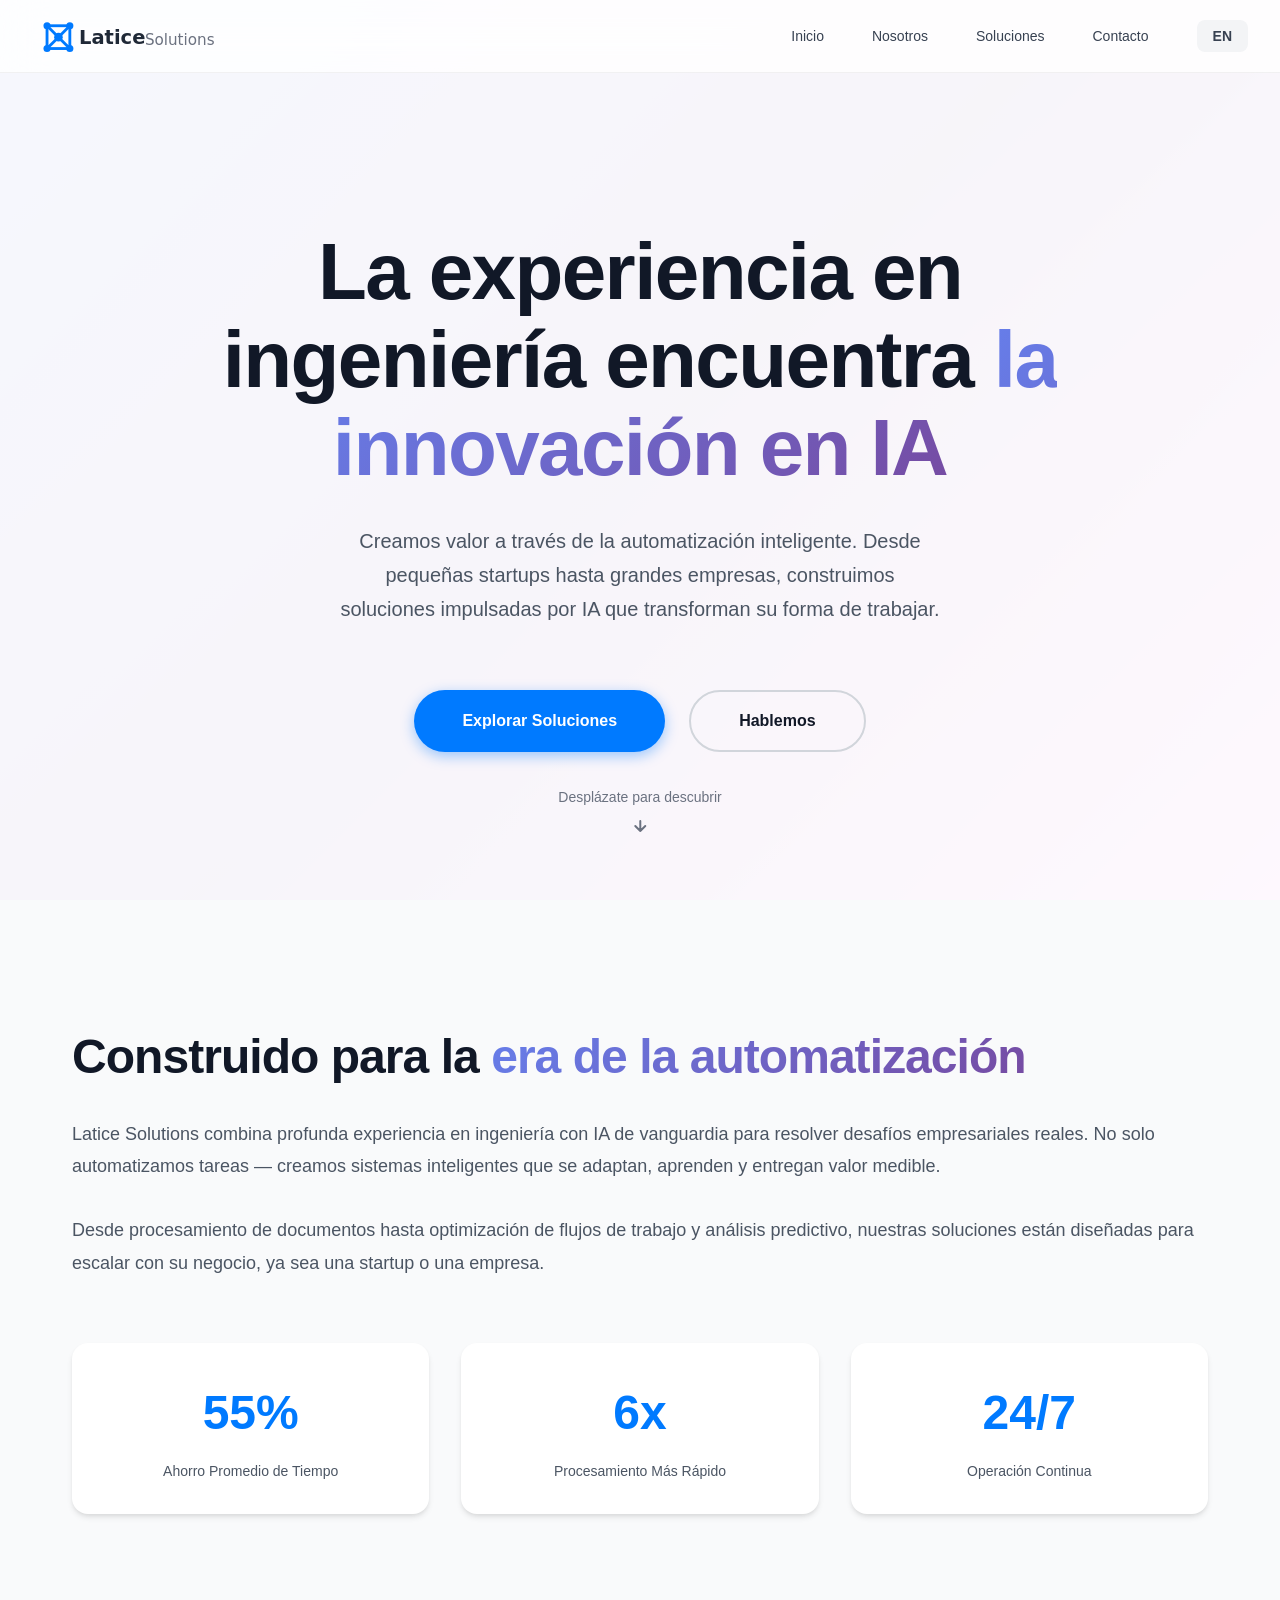
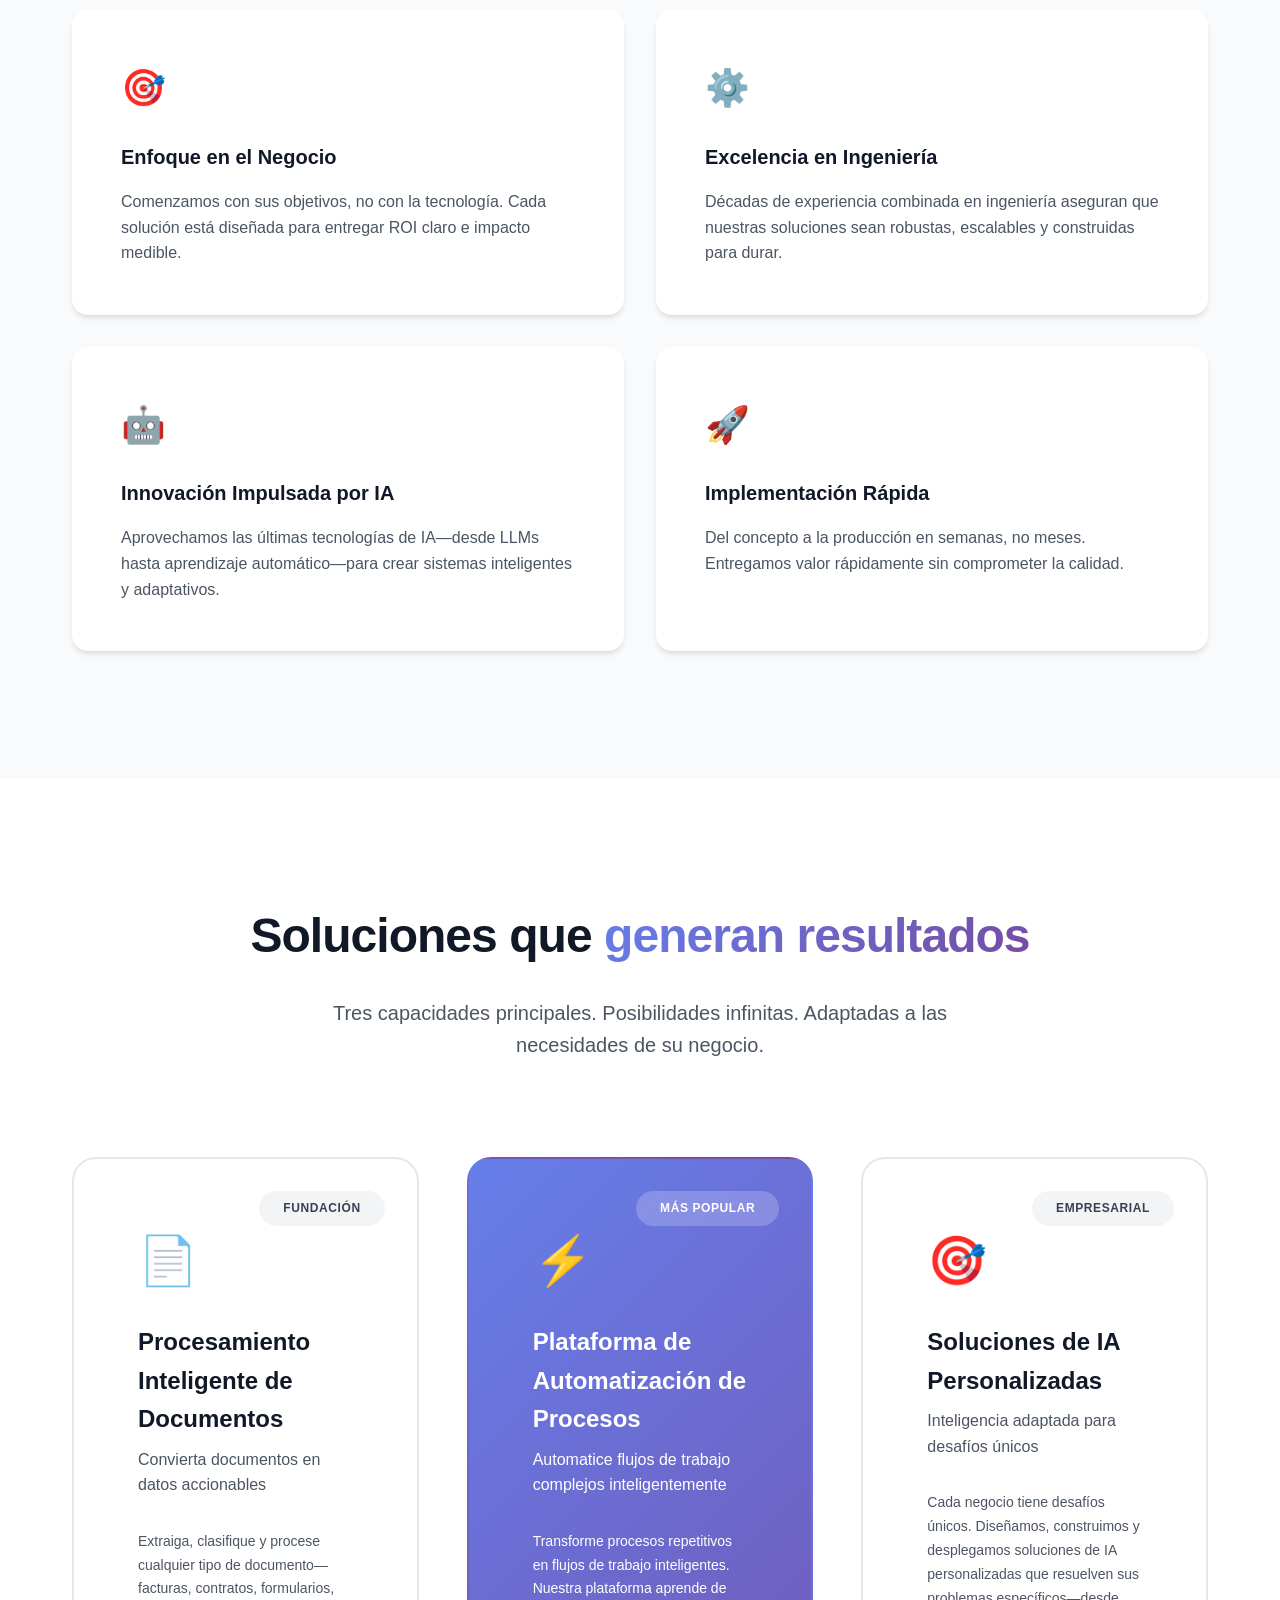
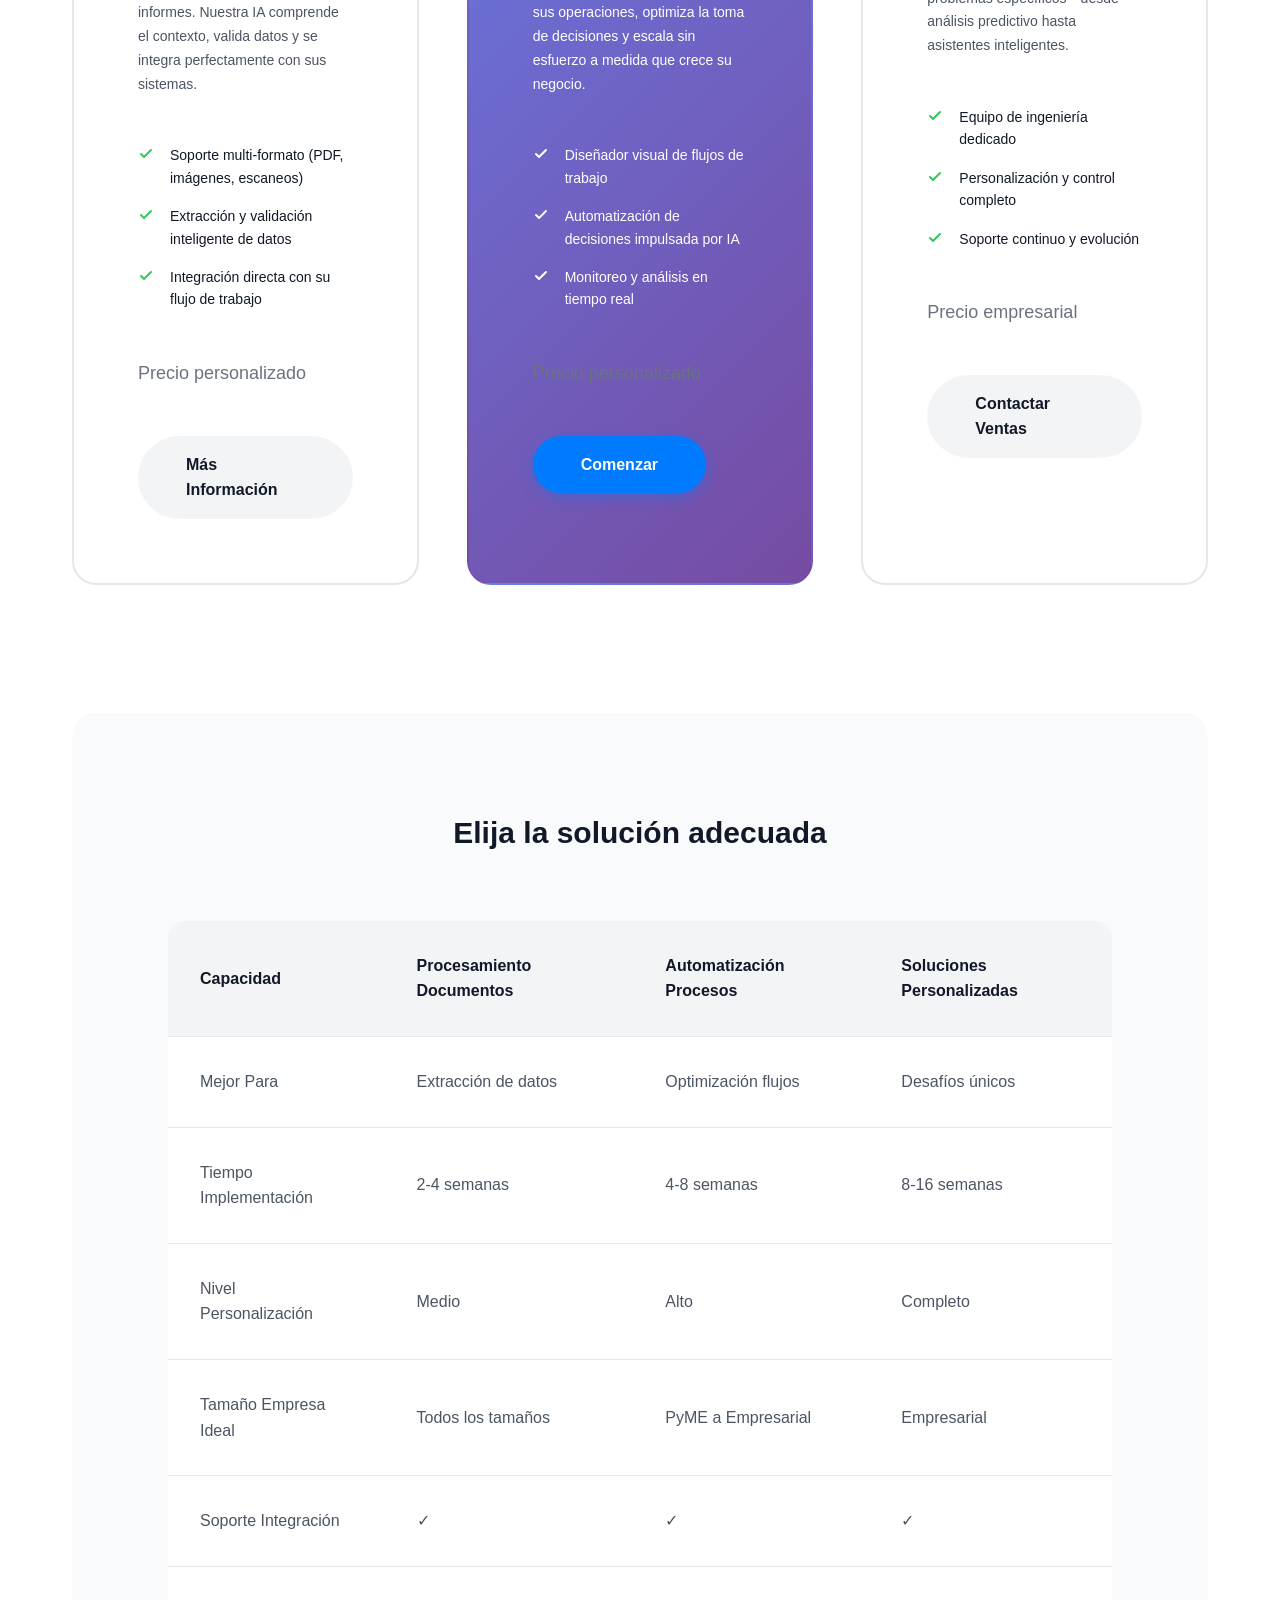
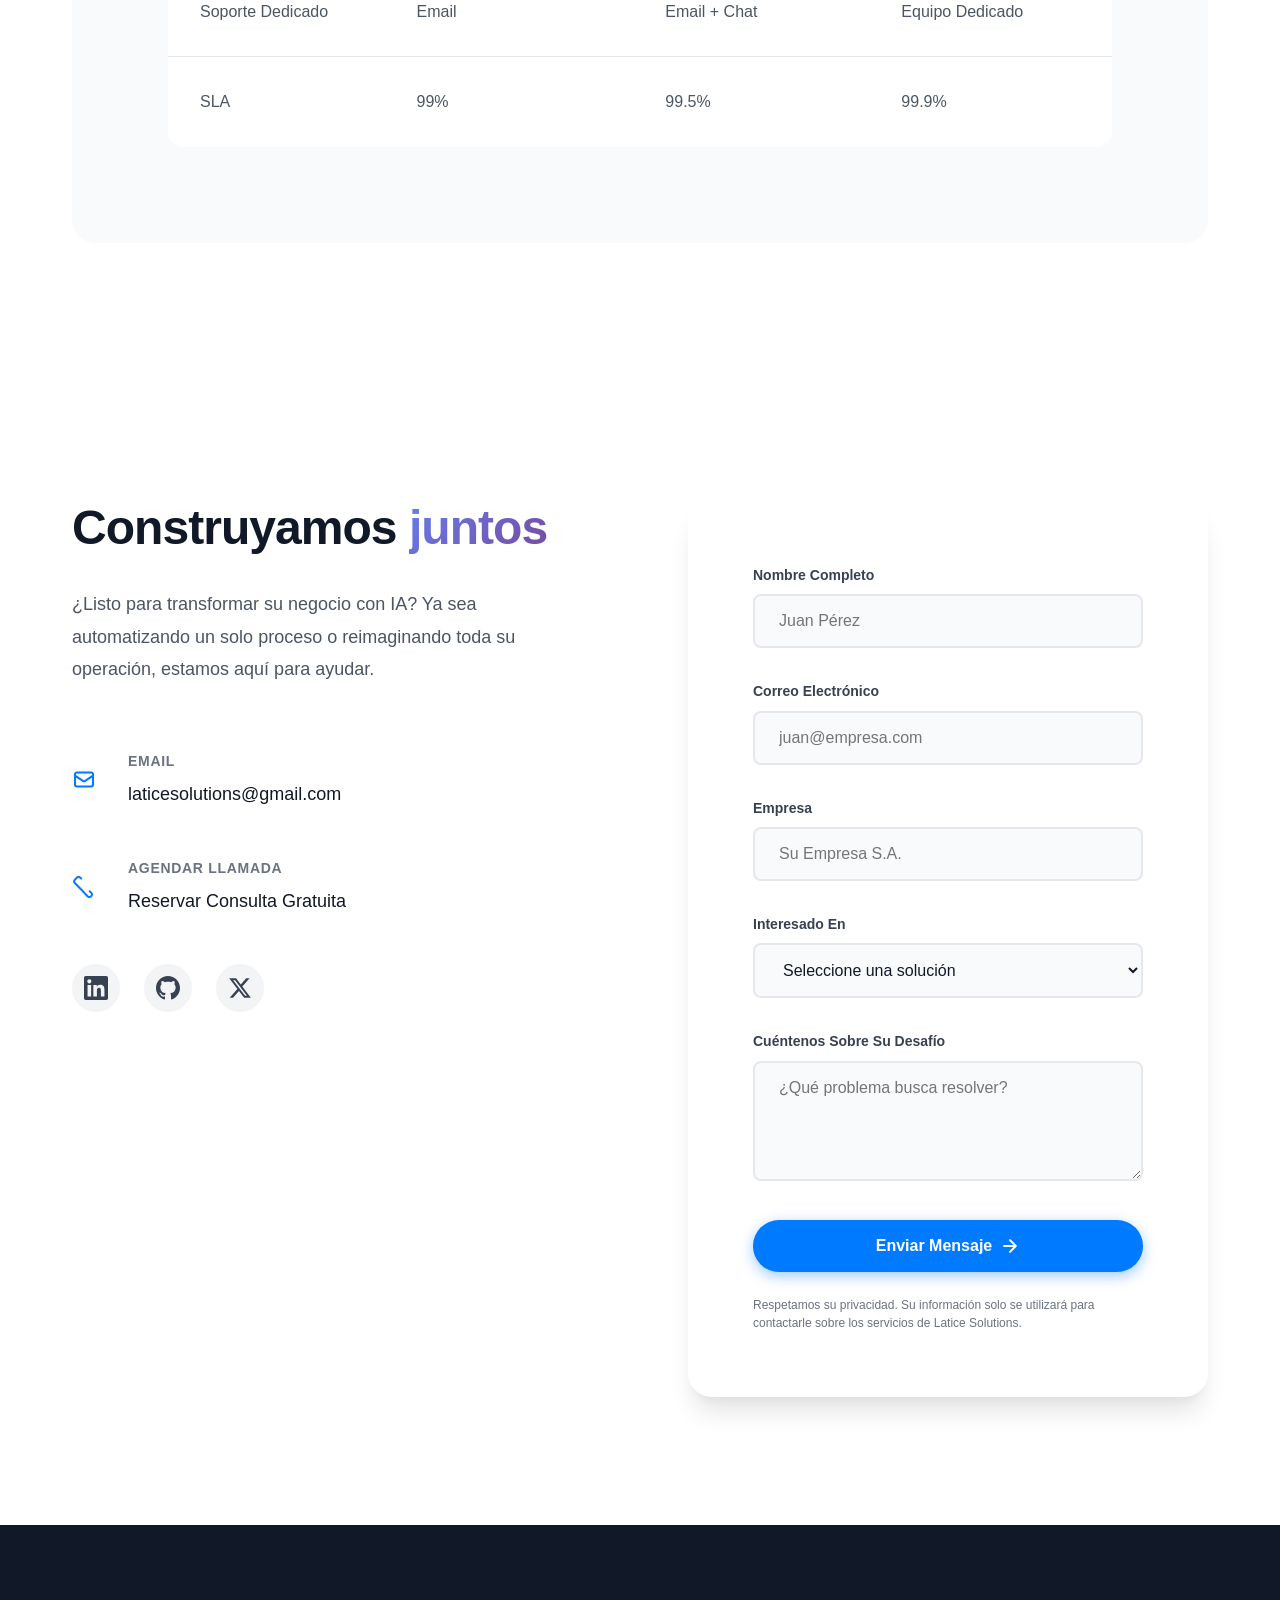
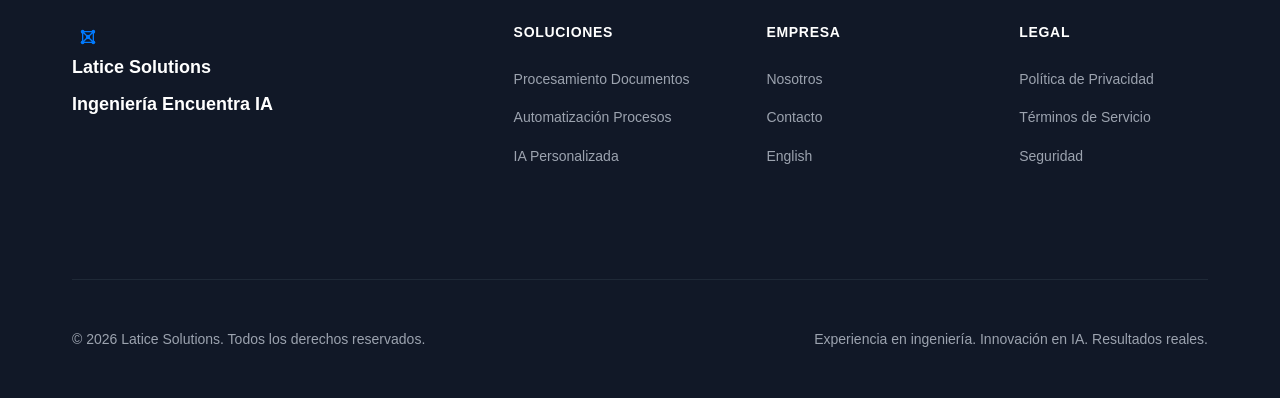
==== commit 45c58dcf: "Updating Email" ====
--- a/index-es.html
+++ b/index-es.html
@@ -353,7 +353,7 @@
                             </svg>
                             <div>
                                 <h4>Email</h4>
-                                <a href="mailto:hello@laticesolutions.com">hello@laticesolutions.com</a>
+                                <a href="mailto:laticesolutions@gmail.com">laticesolutions@gmail.com</a>
                             </div>
                         </div>
                         
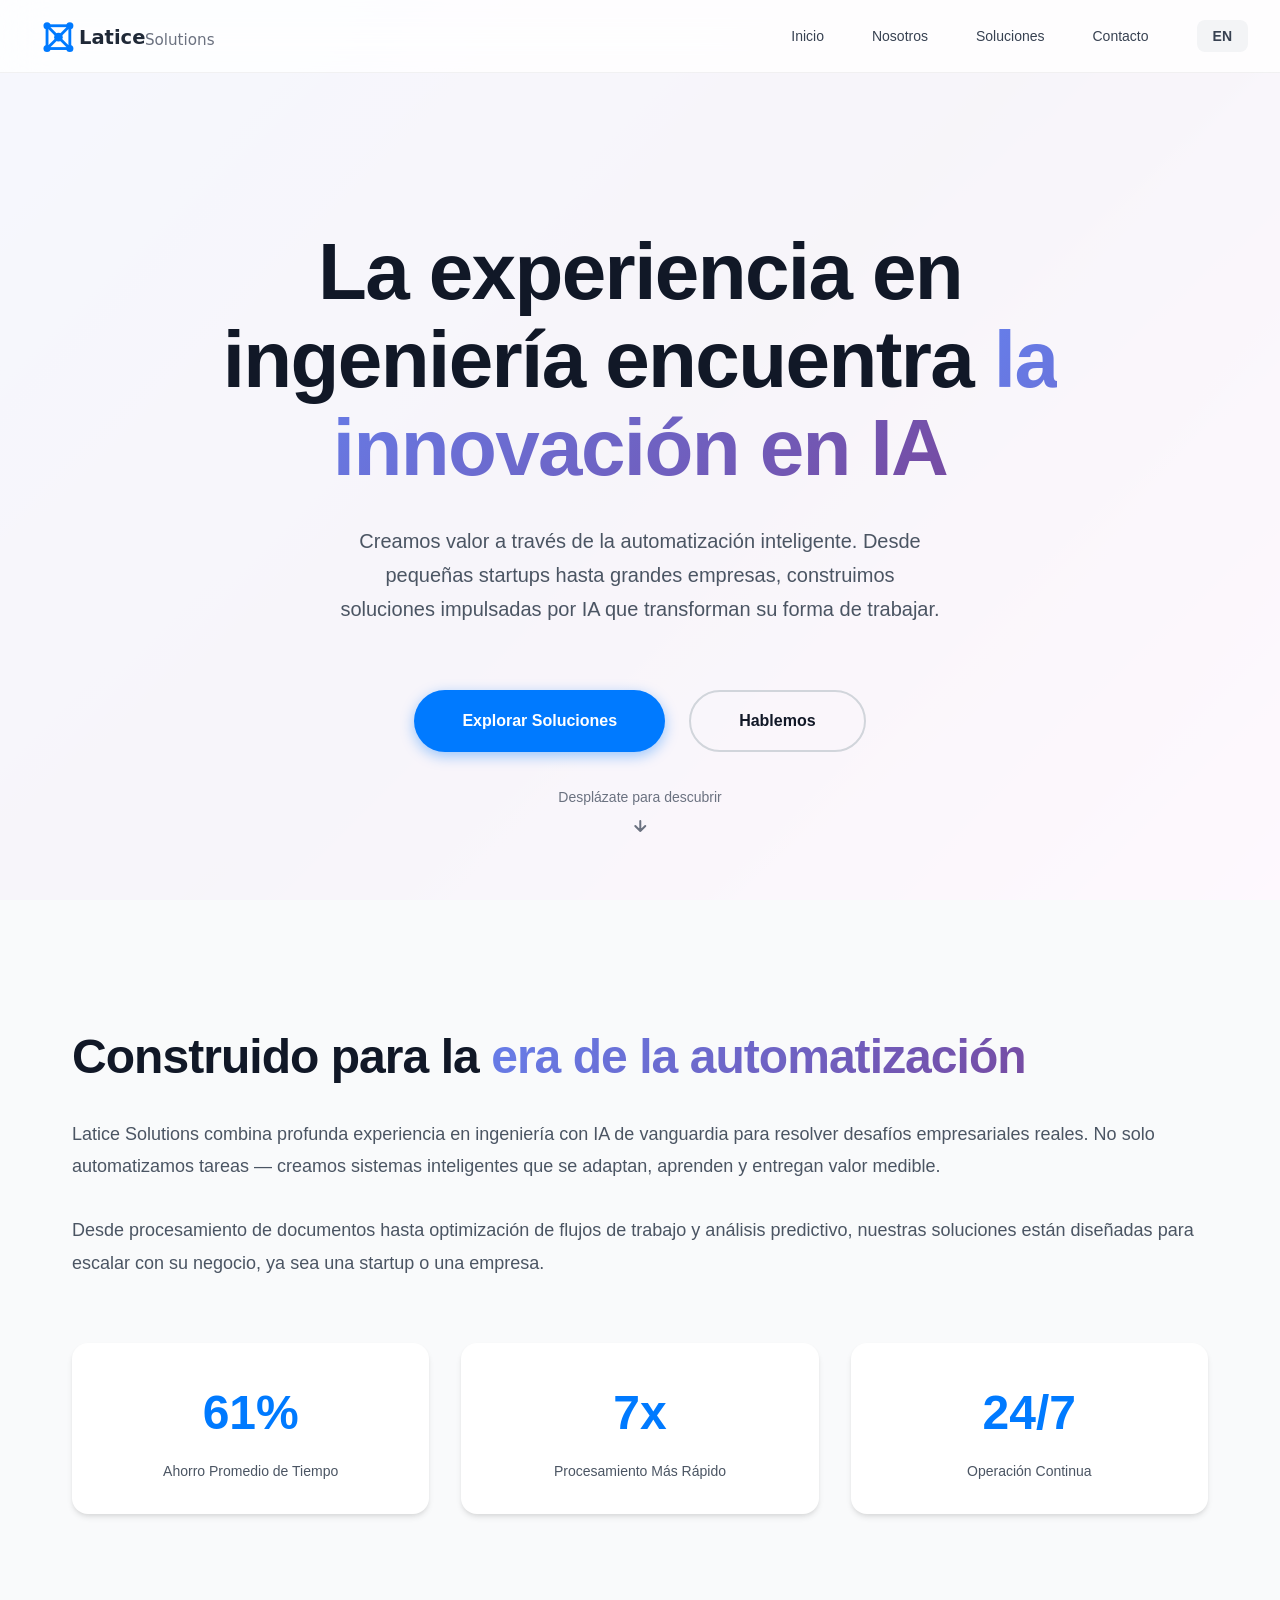
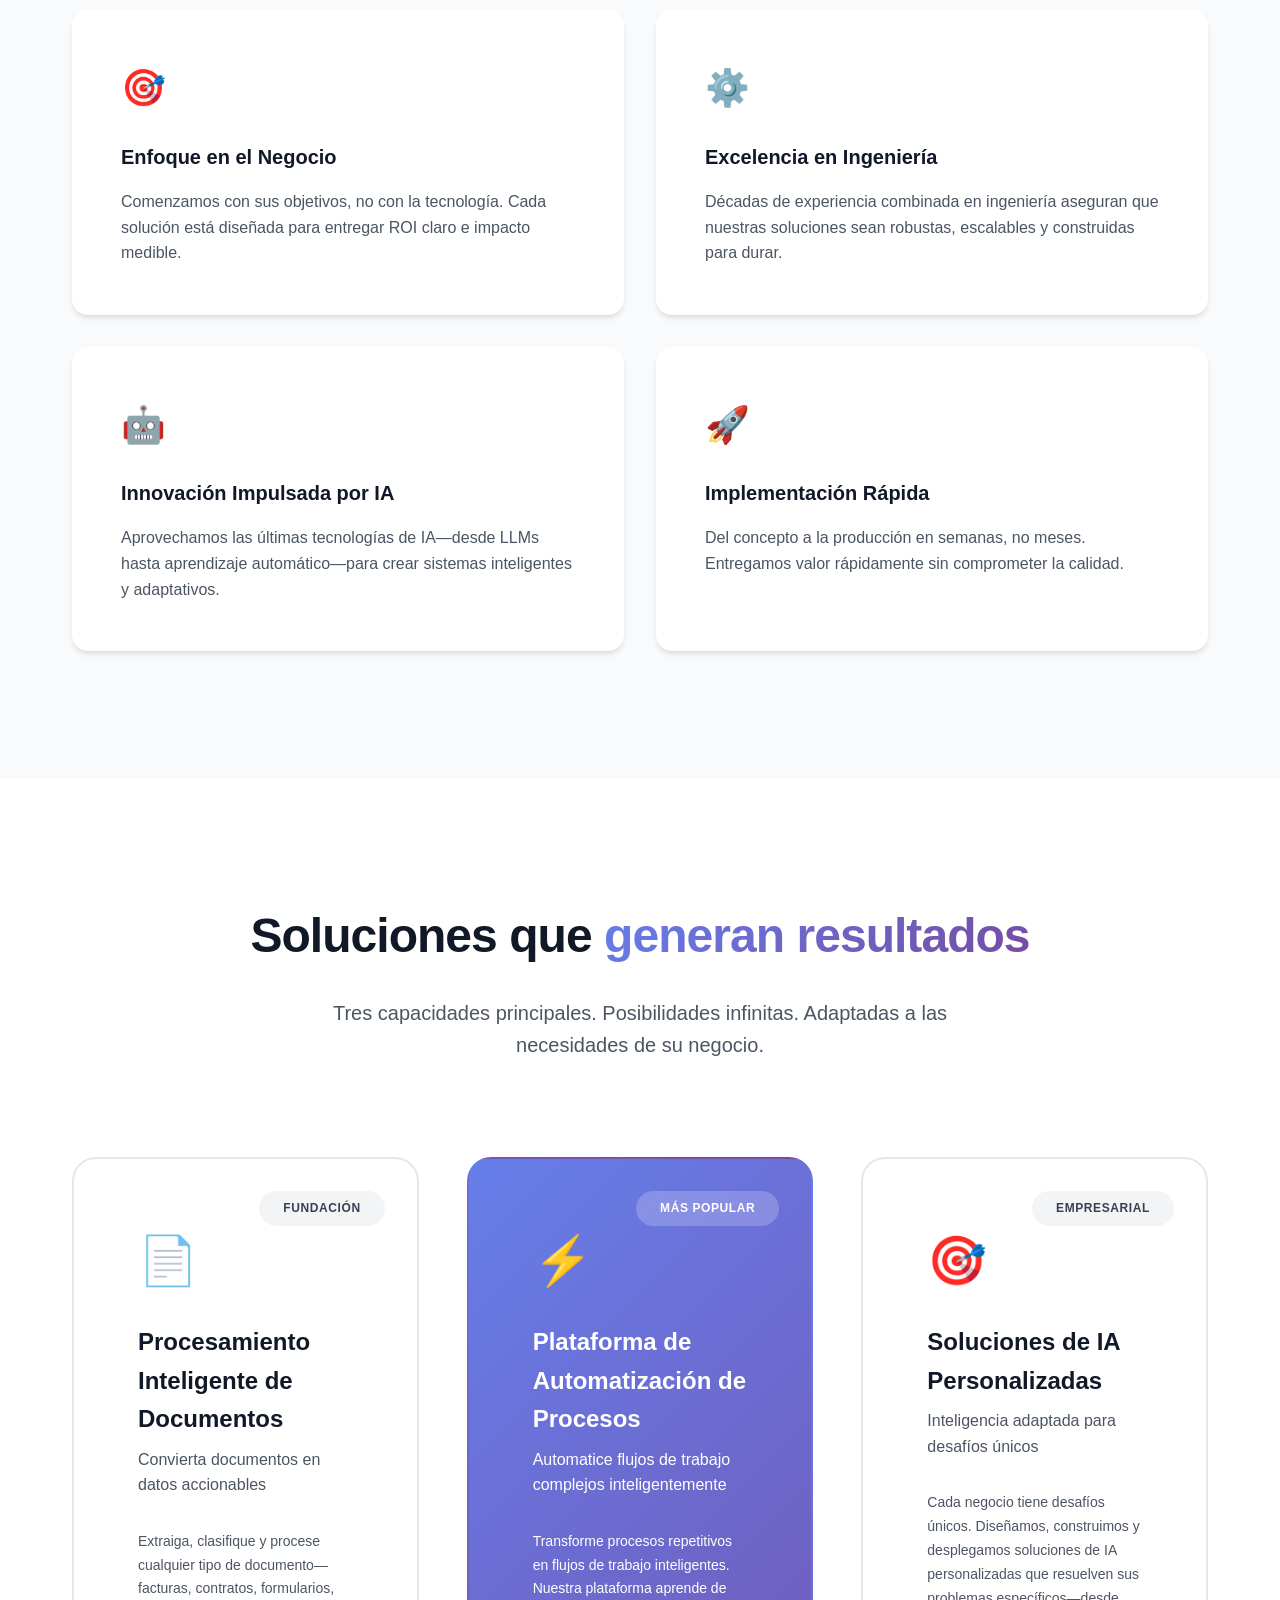
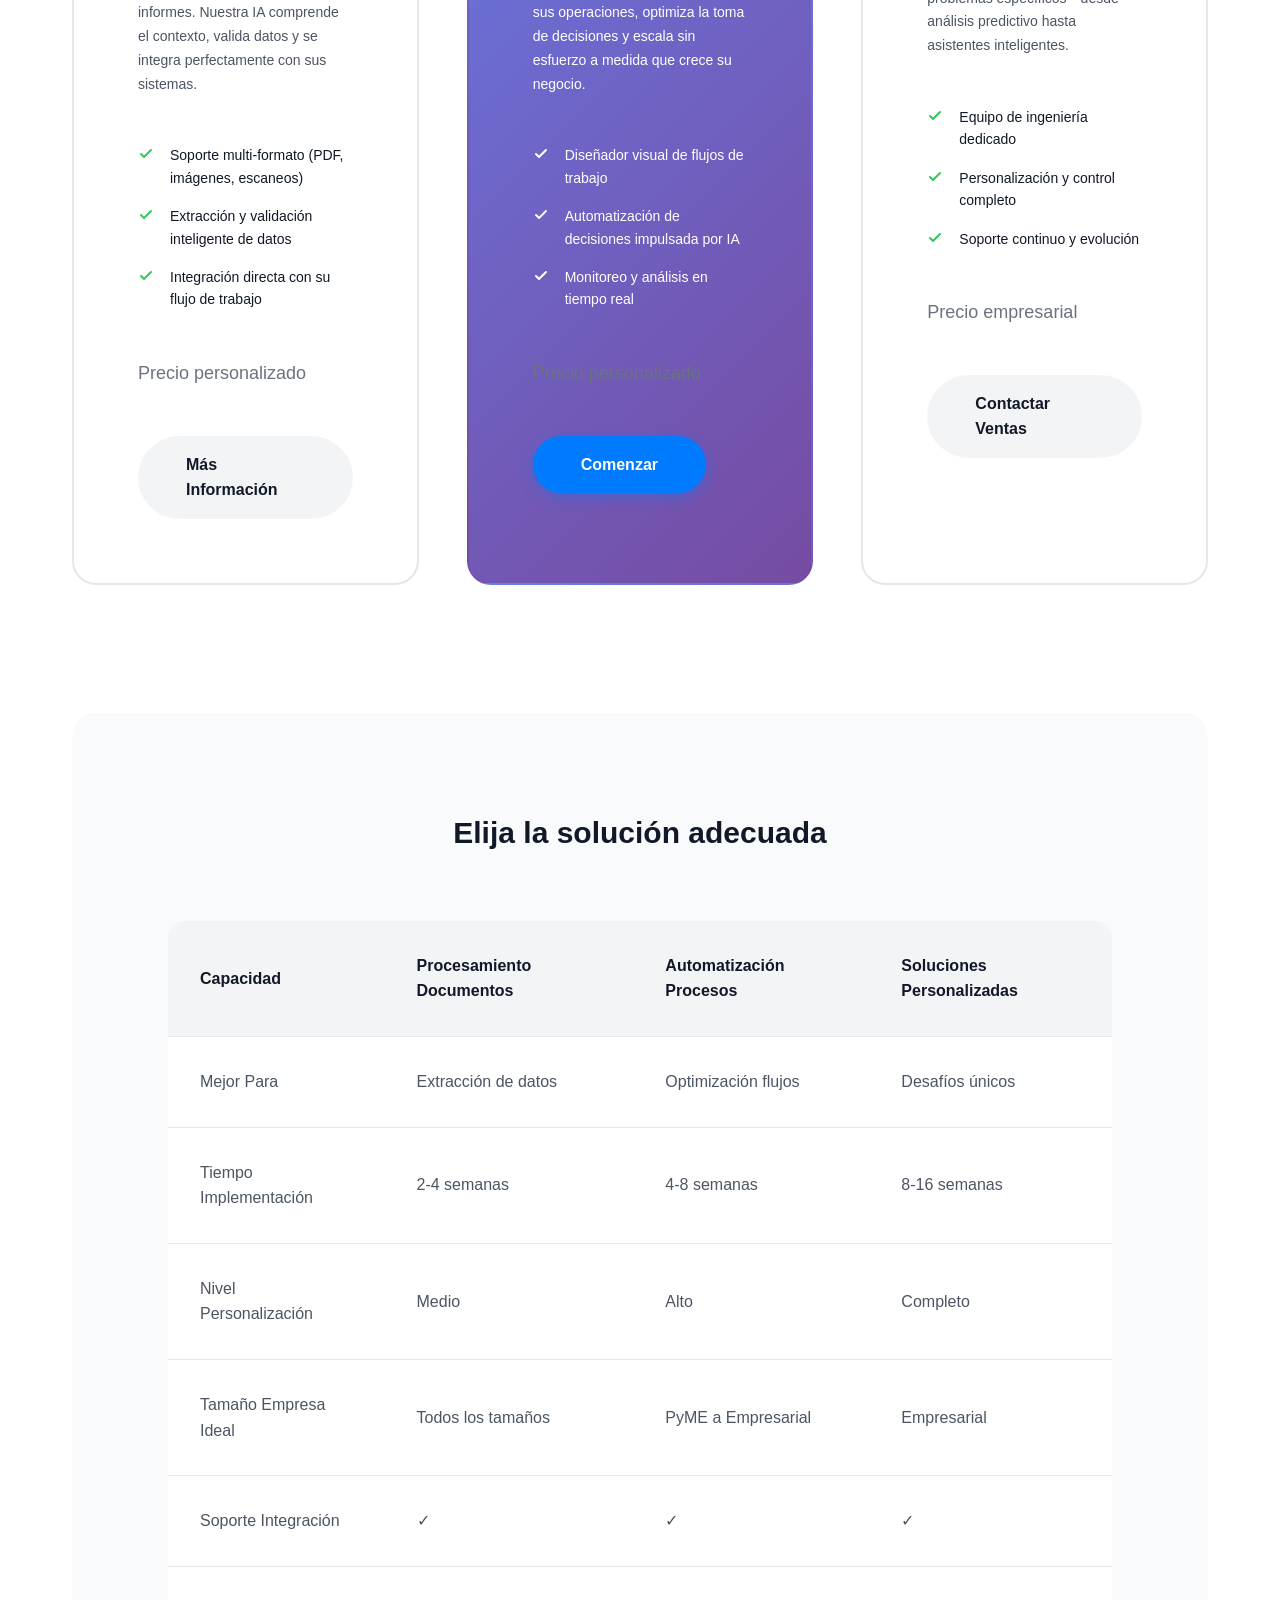
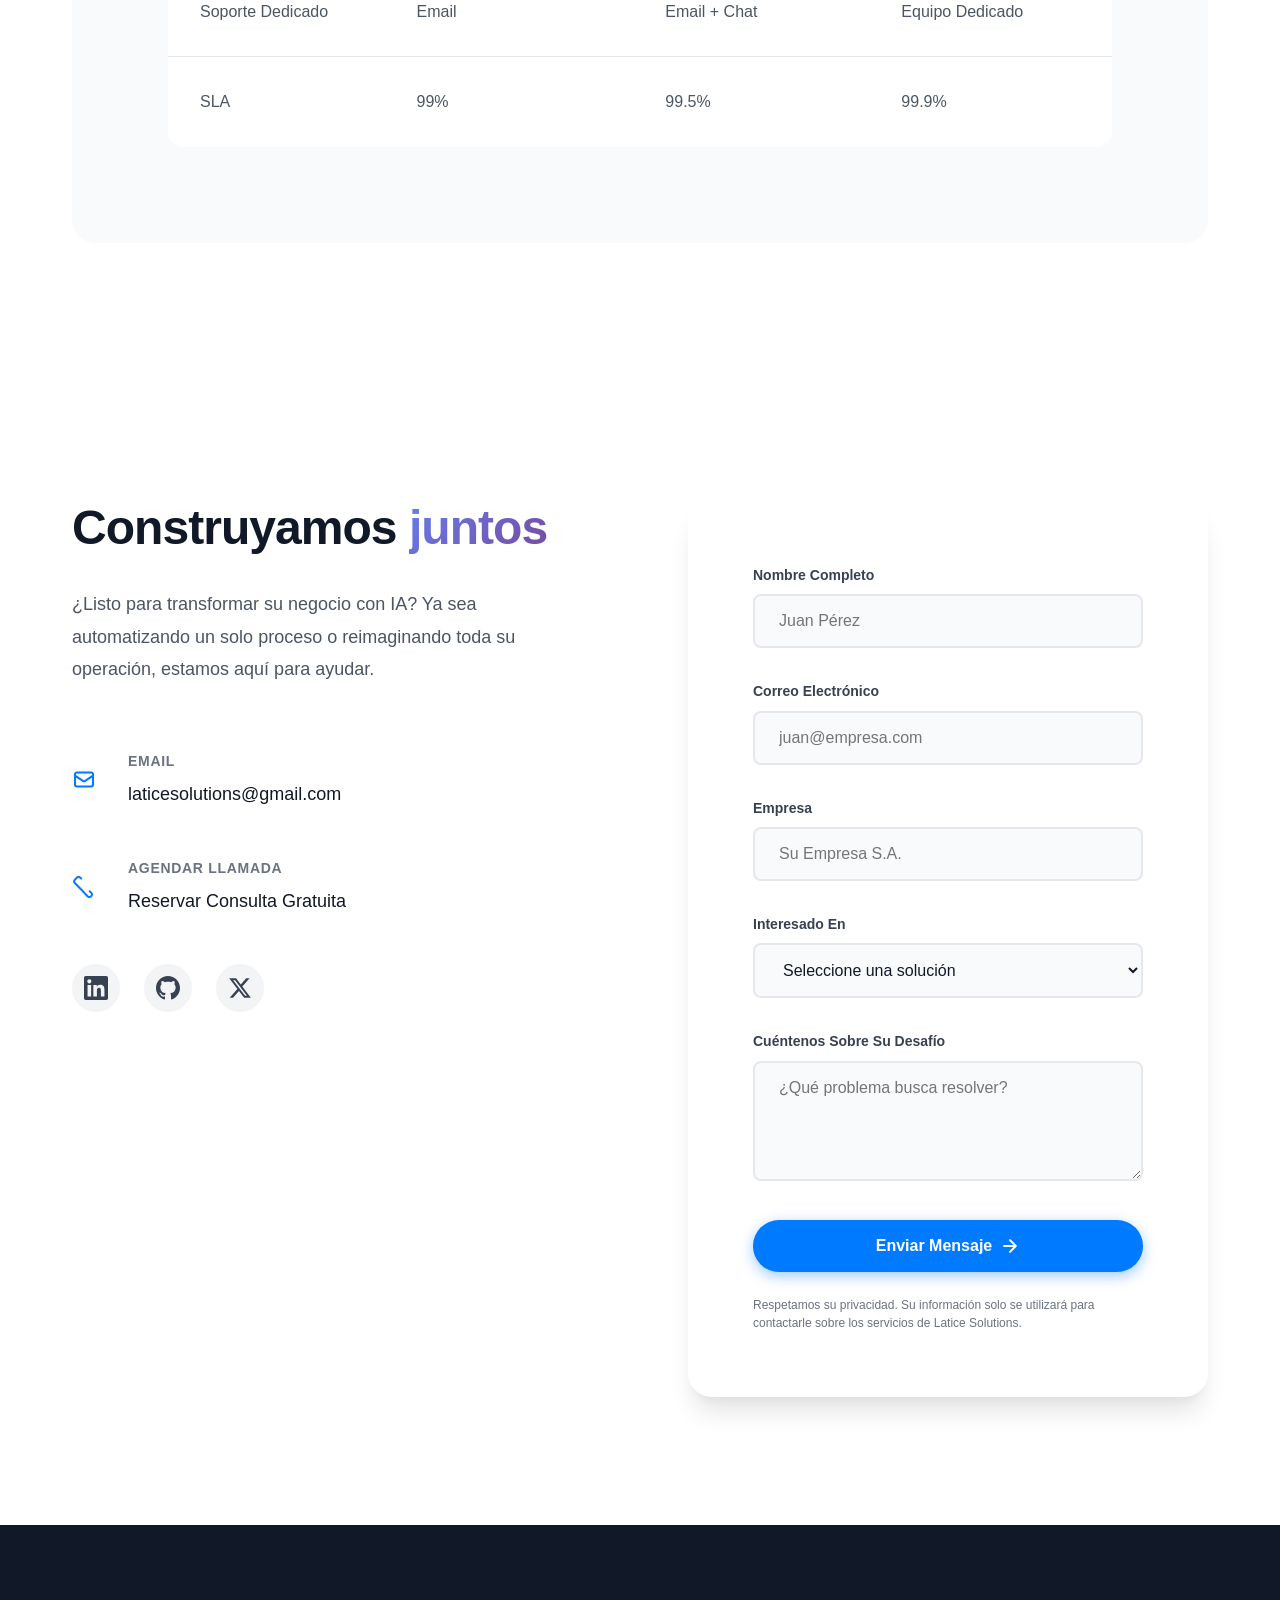
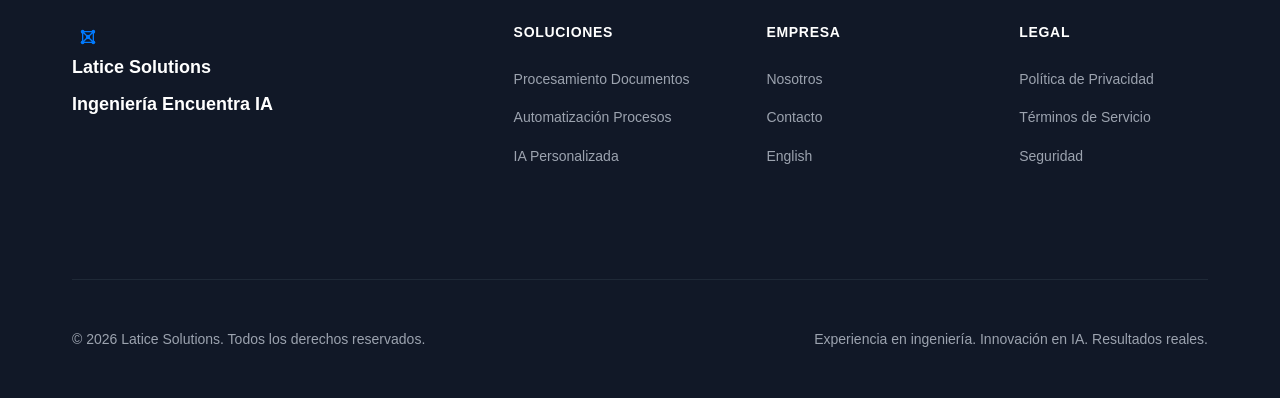
==== commit 2d6d7cf9: "Updating Linkedln" ====
--- a/index-es.html
+++ b/index-es.html
@@ -369,7 +369,7 @@
                     </div>
                     
                     <div class="social-links">
-                        <a href="https://linkedin.com/company/laticesolutions" target="_blank" aria-label="LinkedIn" class="social-link">
+                        <a href="https://linkedin.com/in/laticesolutions" target="_blank" aria-label="LinkedIn" class="social-link">
                             <svg width="24" height="24" viewBox="0 0 24 24" fill="currentColor">
                                 <path d="M20.447 20.452h-3.554v-5.569c0-1.328-.027-3.037-1.852-3.037-1.853 0-2.136 1.445-2.136 2.939v5.667H9.351V9h3.414v1.561h.046c.477-.9 1.637-1.85 3.37-1.85 3.601 0 4.267 2.37 4.267 5.455v6.286zM5.337 7.433c-1.144 0-2.063-.926-2.063-2.065 0-1.138.92-2.063 2.063-2.063 1.14 0 2.064.925 2.064 2.063 0 1.139-.925 2.065-2.064 2.065zm1.782 13.019H3.555V9h3.564v11.452zM22.225 0H1.771C.792 0 0 .774 0 1.729v20.542C0 23.227.792 24 1.771 24h20.451C23.2 24 24 23.227 24 22.271V1.729C24 .774 23.2 0 22.222 0h.003z"/>
                             </svg>
